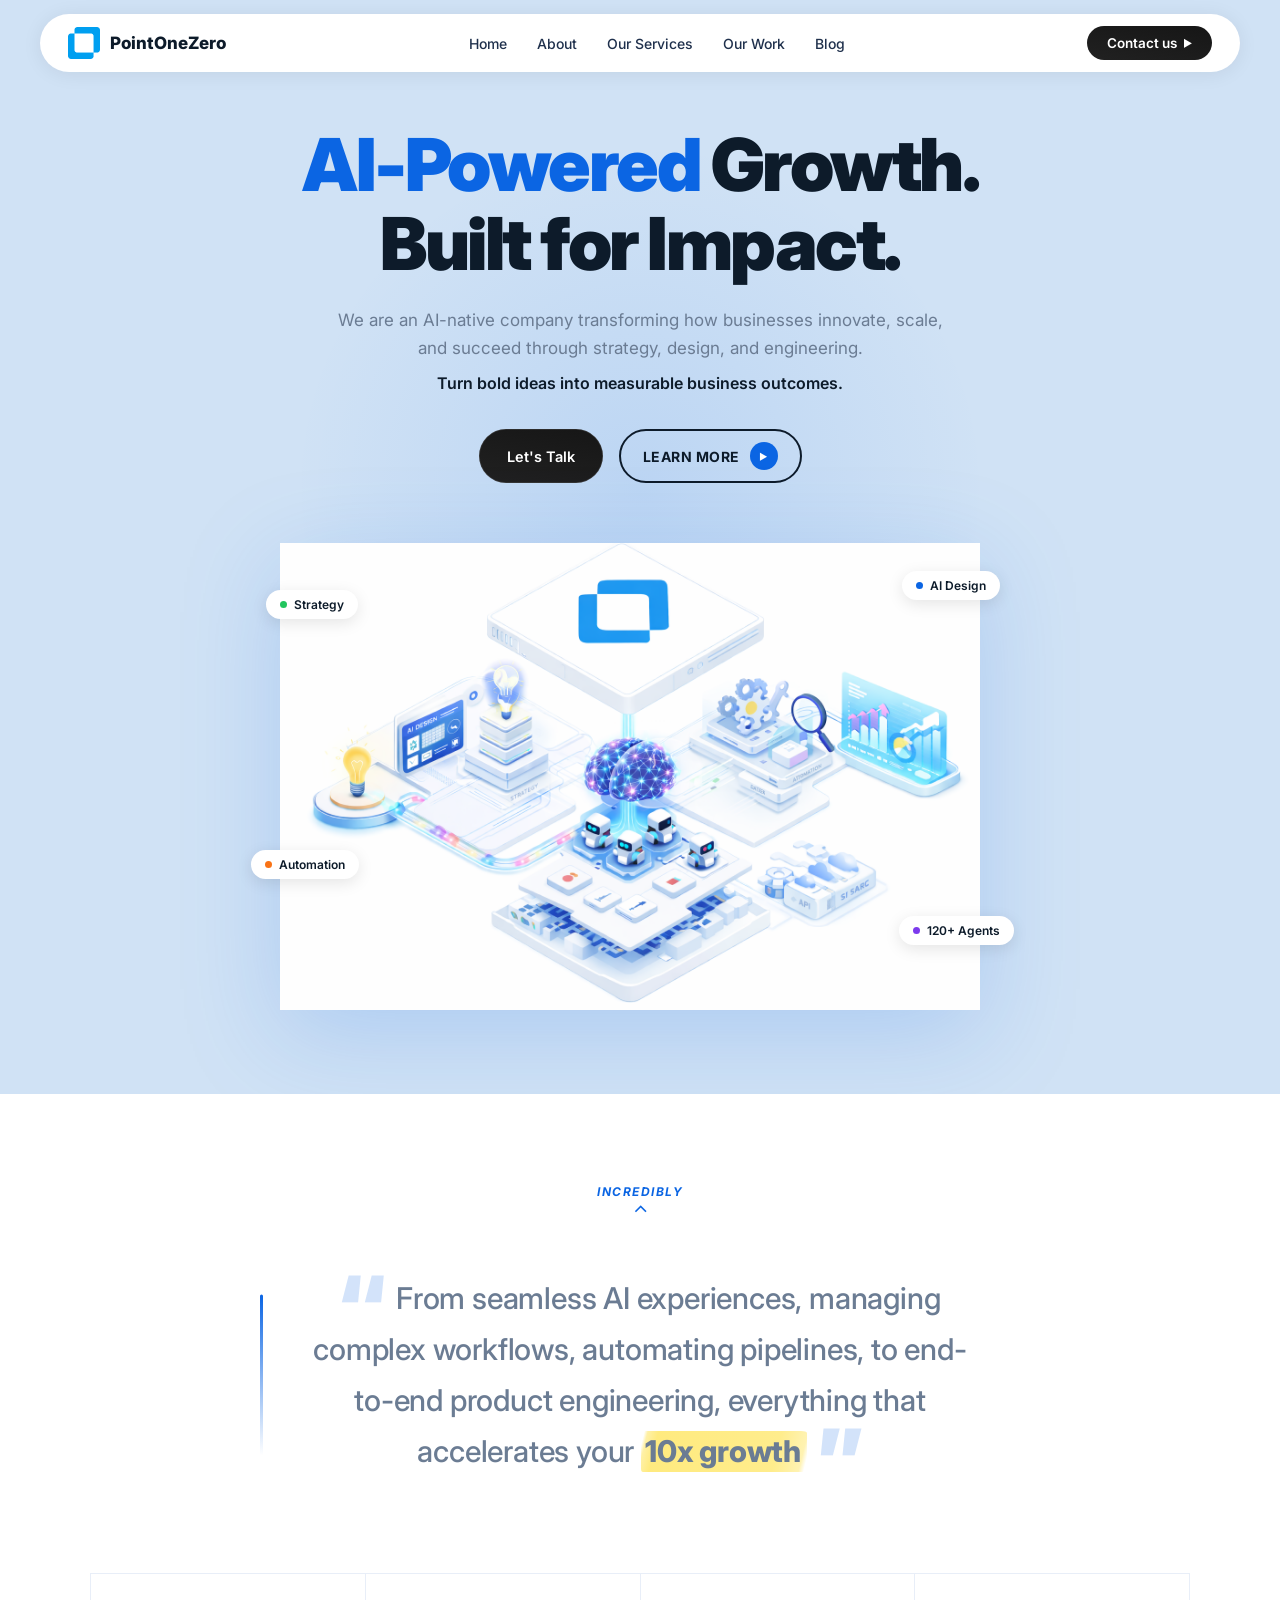
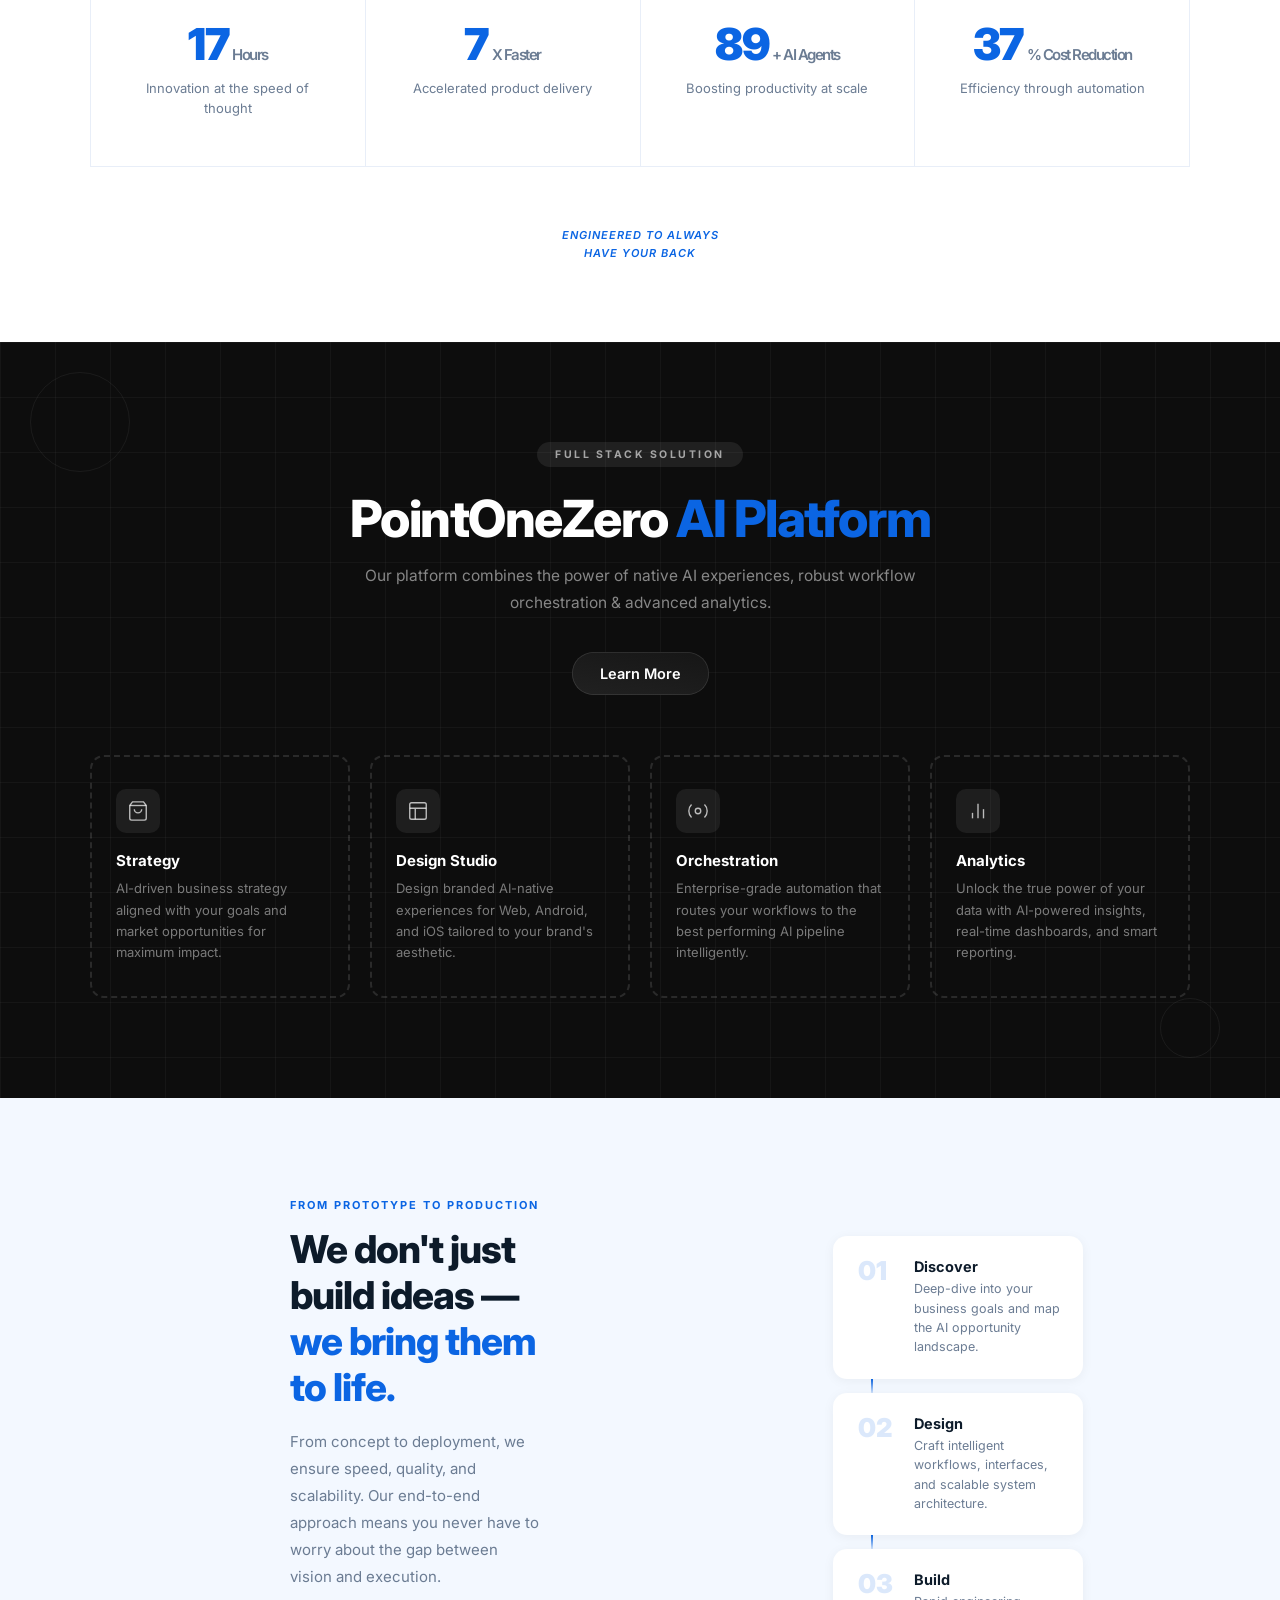
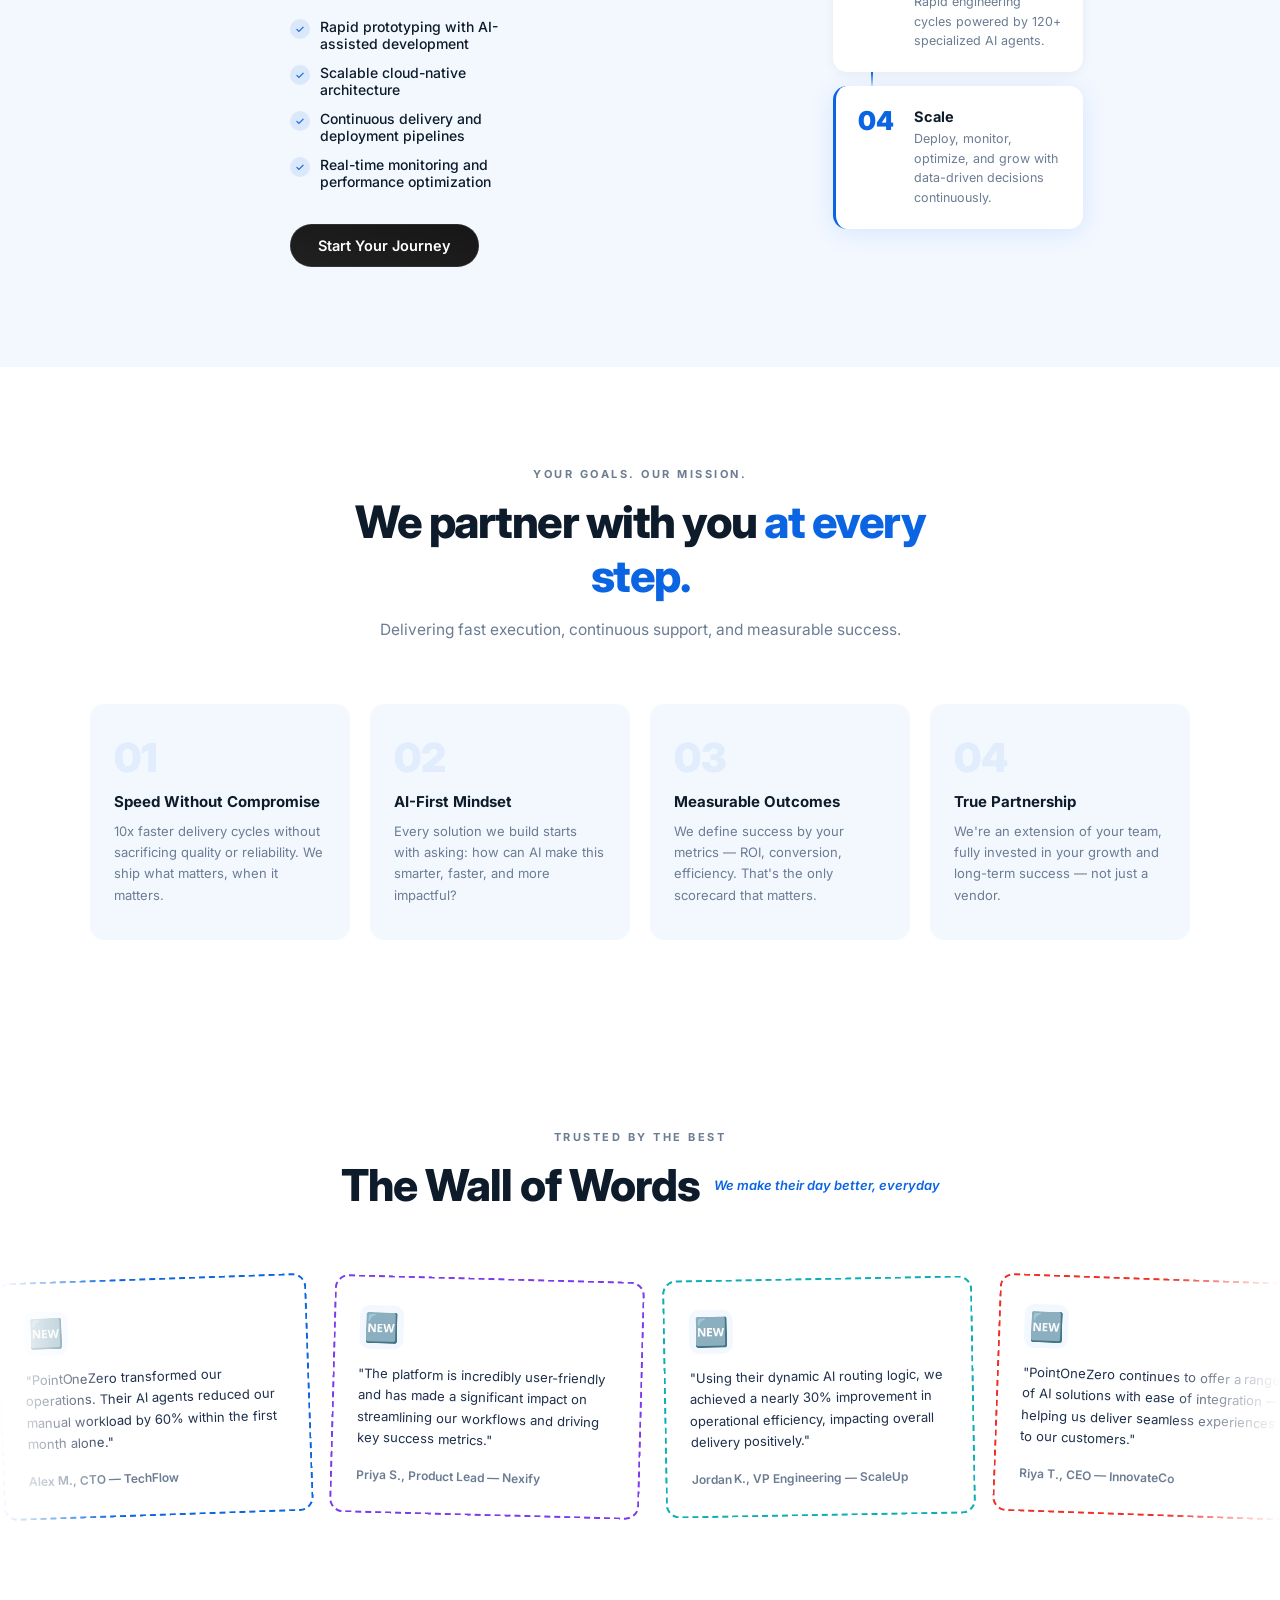
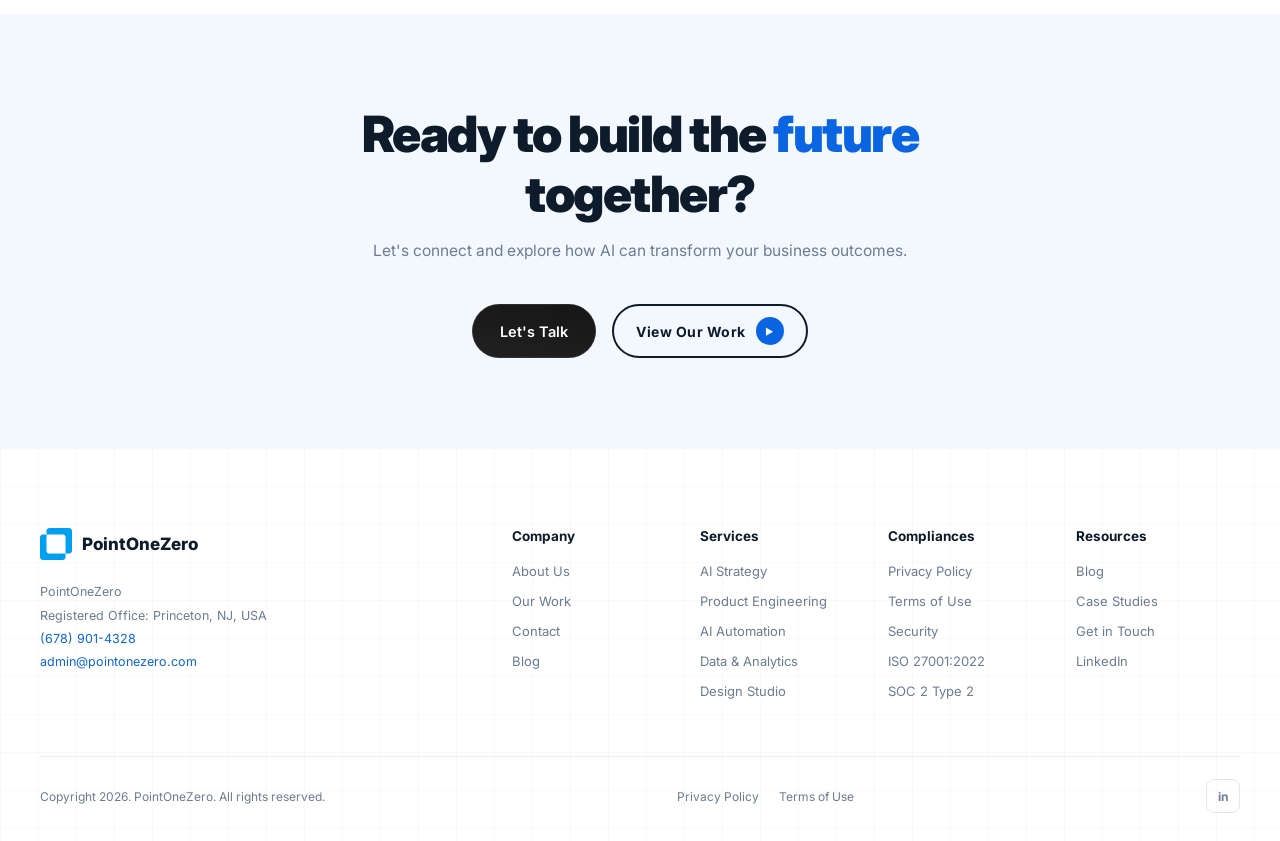
==== index.html @ 59e639ab "Initial commit - Add website files" ====
<!DOCTYPE html>
<html lang="en">
<head>
  <meta charset="UTF-8" />
  <meta name="viewport" content="width=device-width, initial-scale=1.0" />
  <title>PointOneZero — AI-Powered Growth. Built for Impact.</title>
  <link rel="preconnect" href="https://fonts.googleapis.com" />
  <link rel="preconnect" href="https://fonts.gstatic.com" crossorigin />
  <link href="https://fonts.googleapis.com/css2?family=Inter:ital,wght@0,300;0,400;0,500;0,600;0,700;0,800;0,900;1,400;1,600&display=swap" rel="stylesheet" />
  <link rel="stylesheet" href="style.css" />
</head>
<body>

  <!-- ═══════════════════════════════
       NAVBAR
  ═══════════════════════════════ -->
  <header class="site-header">
    <nav class="navbar">
      <a href="index.html" class="logo">
        <img src="POZ Logo.png" alt="PointOneZero Logo" class="logo-img" />
        <span>PointOneZero</span>
      </a>

      <ul class="nav-links">
        <li><a href="index.html" class="nav-active">Home</a></li>
        <li><a href="about.html">About</a></li>
        <li><a href="services.html">Our Services</a></li>
        <li><a href="work.html">Our Work</a></li>
        <li><a href="blog.html">Blog</a></li>
      </ul>

      <a href="contact.html" class="nav-cta">Contact us <span class="cta-arrow">&#9658;</span></a>

      <button class="nav-hamburger" id="navHamburger" aria-label="Menu">
        <span></span><span></span><span></span>
      </button>
    </nav>
  </header>

  <!-- Mobile Menu -->
  <div class="mobile-nav" id="mobileNav">
    <button class="mobile-nav-close" id="mobileNavClose">&#10005;</button>
    <ul>
      <li><a href="index.html">Home</a></li>
      <li><a href="about.html">About</a></li>
      <li><a href="services.html">Our Services</a></li>
      <li><a href="work.html">Our Work</a></li>
      <li><a href="blog.html">Blog</a></li>
      <li><a href="contact.html">Contact us</a></li>
    </ul>
  </div>

  <!-- ═══════════════════════════════
       HERO — BLUE BG
  ═══════════════════════════════ -->
  <section class="hero-section">

    <!-- Hero text -->
    <div class="hero-text">
      <h1 class="hero-h1">
        <em class="hero-blue">AI-Powered</em> Growth.<br />Built for Impact.
      </h1>
      <p class="hero-sub">
        We are an AI-native company transforming how businesses innovate, scale,<br class="desk-br" />
        and succeed through strategy, design, and engineering.
      </p>
      <p class="hero-tagline">Turn bold ideas into measurable business outcomes.</p>
      <div class="hero-btns">
        <a href="contact.html" class="btn-dark">Let's Talk</a>
        <a href="about.html" class="btn-outline-dark">
          LEARN MORE
          <span class="btn-play">&#9654;</span>
        </a>
      </div>
    </div>

    <!-- Hero image -->
    <div class="hero-img-wrap">
      <div class="hero-glow"></div>
      <img src="ai-workflow.png" alt="AI-Powered Workflow Platform" class="hero-img" id="heroImg" />

      <!-- Animated floating chips -->
      <div class="chip chip-1"><span class="chip-dot green"></span> Strategy</div>
      <div class="chip chip-2"><span class="chip-dot blue"></span> AI Design</div>
      <div class="chip chip-3"><span class="chip-dot orange"></span> Automation</div>
      <div class="chip chip-4"><span class="chip-dot purple"></span> 120+ Agents</div>
    </div>

  </section>

  <!-- ═══════════════════════════════
       METRICS — WHITE BG
  ═══════════════════════════════ -->
  <section class="metrics-section">
    <div class="metrics-intro">
      <p class="metrics-label"><em>INCREDIBLY</em></p>
      <p class="metrics-arrow">&#8963;</p>
      <blockquote class="metrics-quote">
        <span class="mq-open">&#8220;</span>
        From seamless AI experiences, managing complex workflows,
        automating pipelines, to end-to-end product engineering,
        everything that accelerates your
        <span class="mq-highlight">10x growth</span>
        <span class="mq-close">&#8221;</span>
      </blockquote>
    </div>

    <div class="metrics-grid">
      <div class="metric-item" data-val="24" data-suffix="hrs">
        <div class="metric-num"><span class="mcount">24</span> <span class="metric-tag">Hours</span></div>
        <p>Innovation at the speed of thought</p>
      </div>
      <div class="metric-item" data-val="10" data-suffix="X">
        <div class="metric-num"><span class="mcount">10</span><span class="metric-tag">X Faster</span></div>
        <p>Accelerated product delivery</p>
      </div>
      <div class="metric-item" data-val="120" data-suffix="+">
        <div class="metric-num"><span class="mcount">120</span><span class="metric-tag">+ AI Agents</span></div>
        <p>Boosting productivity at scale</p>
      </div>
      <div class="metric-item" data-val="50" data-suffix="%">
        <div class="metric-num"><span class="mcount">50</span><span class="metric-tag">% Cost Reduction</span></div>
        <p>Efficiency through automation</p>
      </div>
    </div>
    <p class="metrics-footer-note"><em>ENGINEERED TO ALWAYS<br />HAVE YOUR BACK</em></p>
  </section>

  <!-- ═══════════════════════════════
       FULL STACK — DARK BG WITH GRID
  ═══════════════════════════════ -->
  <section class="dark-feature-section" id="services">
    <!-- Decorative shapes -->
    <div class="deco-circle-tl"></div>
    <div class="deco-circle-br"></div>

    <div class="dark-inner">
      <div class="dark-header">
        <span class="dark-pill">FULL STACK SOLUTION</span>
        <h2 class="dark-h2">PointOneZero <span class="blue-text">AI Platform</span></h2>
        <p class="dark-sub">
          Our platform combines the power of native AI experiences, robust workflow<br />
          orchestration &amp; advanced analytics.
        </p>
        <a href="contact.html" class="btn-dark">Learn More</a>
      </div>

      <div class="feature-grid">
        <div class="feat-card">
          <div class="feat-icon">
            <svg width="22" height="22" viewBox="0 0 24 24" fill="none" stroke="currentColor" stroke-width="1.5"><path d="M6 2L3 6v14a2 2 0 002 2h14a2 2 0 002-2V6l-3-4z"/><line x1="3" y1="6" x2="21" y2="6"/><path d="M16 10a4 4 0 01-8 0"/></svg>
          </div>
          <h3>Strategy</h3>
          <p>AI-driven business strategy aligned with your goals and market opportunities for maximum impact.</p>
        </div>
        <div class="feat-card">
          <div class="feat-icon">
            <svg width="22" height="22" viewBox="0 0 24 24" fill="none" stroke="currentColor" stroke-width="1.5"><rect x="3" y="3" width="18" height="18" rx="2"/><path d="M3 9h18M9 21V9"/></svg>
          </div>
          <h3>Design Studio</h3>
          <p>Design branded AI-native experiences for Web, Android, and iOS tailored to your brand's aesthetic.</p>
        </div>
        <div class="feat-card">
          <div class="feat-icon">
            <svg width="22" height="22" viewBox="0 0 24 24" fill="none" stroke="currentColor" stroke-width="1.5"><circle cx="12" cy="12" r="3"/><path d="M19.07 4.93a10 10 0 010 14.14M4.93 4.93a10 10 0 000 14.14"/></svg>
          </div>
          <h3>Orchestration</h3>
          <p>Enterprise-grade automation that routes your workflows to the best performing AI pipeline intelligently.</p>
        </div>
        <div class="feat-card">
          <div class="feat-icon">
            <svg width="22" height="22" viewBox="0 0 24 24" fill="none" stroke="currentColor" stroke-width="1.5"><line x1="18" y1="20" x2="18" y2="10"/><line x1="12" y1="20" x2="12" y2="4"/><line x1="6" y1="20" x2="6" y2="14"/></svg>
          </div>
          <h3>Analytics</h3>
          <p>Unlock the true power of your data with AI-powered insights, real-time dashboards, and smart reporting.</p>
        </div>
      </div>
    </div>
  </section>

  <!-- ═══════════════════════════════
       VALUE PROP — LIGHT BG
  ═══════════════════════════════ -->
  <section class="value-section" id="about">
    <div class="value-content">
      <div class="value-label">FROM PROTOTYPE TO PRODUCTION</div>
      <h2 class="value-h2">
        We don't just build ideas —<br />
        <span class="blue-text">we bring them to life.</span>
      </h2>
      <p class="value-body">
        From concept to deployment, we ensure speed, quality, and scalability. Our
        end-to-end approach means you never have to worry about the gap between
        vision and execution.
      </p>

      <ul class="value-checklist">
        <li><span class="tick">&#10003;</span> Rapid prototyping with AI-assisted development</li>
        <li><span class="tick">&#10003;</span> Scalable cloud-native architecture</li>
        <li><span class="tick">&#10003;</span> Continuous delivery and deployment pipelines</li>
        <li><span class="tick">&#10003;</span> Real-time monitoring and performance optimization</li>
      </ul>
      <a href="contact.html" class="btn-dark">Start Your Journey</a>
    </div>

    <div class="value-steps">
      <div class="vstep vstep-active">
        <span class="vstep-num">01</span>
        <div>
          <h4>Discover</h4>
          <p>Deep-dive into your business goals and map the AI opportunity landscape.</p>
        </div>
      </div>
      <div class="vstep-line"></div>
      <div class="vstep">
        <span class="vstep-num">02</span>
        <div>
          <h4>Design</h4>
          <p>Craft intelligent workflows, interfaces, and scalable system architecture.</p>
        </div>
      </div>
      <div class="vstep-line"></div>
      <div class="vstep">
        <span class="vstep-num">03</span>
        <div>
          <h4>Build</h4>
          <p>Rapid engineering cycles powered by 120+ specialized AI agents.</p>
        </div>
      </div>
      <div class="vstep-line"></div>
      <div class="vstep">
        <span class="vstep-num">04</span>
        <div>
          <h4>Scale</h4>
          <p>Deploy, monitor, optimize, and grow with data-driven decisions continuously.</p>
        </div>
      </div>
    </div>
  </section>

  <!-- ═══════════════════════════════
       PHILOSOPHY — LIGHT BG
  ═══════════════════════════════ -->
  <section class="philosophy-section">
    <div class="philosophy-head">
      <span class="section-eyebrow">YOUR GOALS. OUR MISSION.</span>
      <h2>We partner with you <span class="blue-text">at every step.</span></h2>
      <p>Delivering fast execution, continuous support, and measurable success.</p>
    </div>
    <div class="philosophy-grid">
      <div class="phil-card">
        <div class="phil-num">01</div>
        <h3>Speed Without Compromise</h3>
        <p>10x faster delivery cycles without sacrificing quality or reliability. We ship what matters, when it matters.</p>
      </div>
      <div class="phil-card">
        <div class="phil-num">02</div>
        <h3>AI-First Mindset</h3>
        <p>Every solution we build starts with asking: how can AI make this smarter, faster, and more impactful?</p>
      </div>
      <div class="phil-card">
        <div class="phil-num">03</div>
        <h3>Measurable Outcomes</h3>
        <p>We define success by your metrics — ROI, conversion, efficiency. That's the only scorecard that matters.</p>
      </div>
      <div class="phil-card">
        <div class="phil-num">04</div>
        <h3>True Partnership</h3>
        <p>We're an extension of your team, fully invested in your growth and long-term success — not just a vendor.</p>
      </div>
    </div>
  </section>

  <!-- ═══════════════════════════════
       WALL OF WORDS — WHITE BG
  ═══════════════════════════════ -->
  <section class="wow-section">
    <div class="wow-head">
      <span class="section-eyebrow">TRUSTED BY THE BEST</span>
      <h2>The Wall of Words <span class="wow-script">We make their day better, everyday</span></h2>
    </div>

    <div class="wow-track-outer">
      <div class="wow-track" id="wowTrack">
        <div class="wow-card" style="--rot: -2deg; --border-col: #0b65e3;">
          <div class="wow-logo">&#127381;</div>
          <p>"PointOneZero transformed our operations. Their AI agents reduced our manual workload by 60% within the first month alone."</p>
          <span class="wow-author">Alex M., CTO — TechFlow</span>
        </div>
        <div class="wow-card" style="--rot: 1.5deg; --border-col: #7c3aed;">
          <div class="wow-logo">&#127381;</div>
          <p>"The platform is incredibly user-friendly and has made a significant impact on streamlining our workflows and driving key success metrics."</p>
          <span class="wow-author">Priya S., Product Lead — Nexify</span>
        </div>
        <div class="wow-card" style="--rot: -1deg; --border-col: #0aaeb3;">
          <div class="wow-logo">&#127381;</div>
          <p>"Using their dynamic AI routing logic, we achieved a nearly 30% improvement in operational efficiency, impacting overall delivery positively."</p>
          <span class="wow-author">Jordan K., VP Engineering — ScaleUp</span>
        </div>
        <div class="wow-card" style="--rot: 2deg; --border-col: #ef2f27;">
          <div class="wow-logo">&#127381;</div>
          <p>"PointOneZero continues to offer a range of AI solutions with ease of integration — helping us deliver seamless experiences to our customers."</p>
          <span class="wow-author">Riya T., CEO — InnovateCo</span>
        </div>
        <div class="wow-card" style="--rot: -1.5deg; --border-col: #fbb829;">
          <div class="wow-logo">&#127381;</div>
          <p>"We admire PointOneZero for their great UI and consistent experience across Web, Android, and iOS platforms. Truly best in class."</p>
          <span class="wow-author">Marcus L., Design Director — Orbit</span>
        </div>
        <div class="wow-card" style="--rot: 1deg; --border-col: #0b65e3;">
          <div class="wow-logo">&#127381;</div>
          <p>"Their teams have always worked together to achieve a better product experience for our customers. The conversion rates speak for themselves."</p>
          <span class="wow-author">Sneha R., Head of Growth — PulseCart</span>
        </div>
        <!-- Duplicate for infinite loop -->
        <div class="wow-card" style="--rot: -2deg; --border-col: #0b65e3;">
          <div class="wow-logo">&#127381;</div>
          <p>"PointOneZero transformed our operations. Their AI agents reduced our manual workload by 60% within the first month alone."</p>
          <span class="wow-author">Alex M., CTO — TechFlow</span>
        </div>
        <div class="wow-card" style="--rot: 1.5deg; --border-col: #7c3aed;">
          <div class="wow-logo">&#127381;</div>
          <p>"The platform is incredibly user-friendly and has made a significant impact on streamlining our workflows and driving key success metrics."</p>
          <span class="wow-author">Priya S., Product Lead — Nexify</span>
        </div>
        <div class="wow-card" style="--rot: -1deg; --border-col: #0aaeb3;">
          <div class="wow-logo">&#127381;</div>
          <p>"Using their dynamic AI routing logic, we achieved a nearly 30% improvement in operational efficiency, impacting overall delivery positively."</p>
          <span class="wow-author">Jordan K., VP Engineering — ScaleUp</span>
        </div>
      </div>
    </div>
  </section>

  <!-- ═══════════════════════════════
       CTA BAND
  ═══════════════════════════════ -->
  <section class="cta-band" id="contact">
    <div class="cta-band-inner">
      <h2>Ready to build the <span class="blue-text">future</span> together?</h2>
      <p>Let's connect and explore how AI can transform your business outcomes.</p>
      <div class="cta-band-btns">
        <a href="contact.html" class="btn-dark">Let's Talk</a>
        <a href="work.html" class="btn-outline-dark">View Our Work <span class="btn-play">&#9654;</span></a>
      </div>
    </div>
  </section>

  <!-- ═══════════════════════════════
       FOOTER
  ═══════════════════════════════ -->
  <footer class="site-footer">
    <div class="footer-top">
      <div class="footer-brand">
        <a href="index.html" class="logo footer-logo">
          <img src="POZ Logo.png" alt="PointOneZero Logo" class="logo-img" />
          <span>PointOneZero</span>
        </a>
        <address class="footer-addr">
          PointOneZero<br />
          Registered Office: Princeton, NJ, USA<br />
          <a href="tel:+16789014328">(678) 901-4328</a><br />
          <a href="mailto:admin@pointonezero.com">admin@pointonezero.com</a>
        </address>
      </div>

      <div class="footer-cols">
        <div class="fcol">
          <h4>Company</h4>
          <ul>
            <li><a href="about.html">About Us</a></li>
            <li><a href="work.html">Our Work</a></li>
            <li><a href="contact.html">Contact</a></li>
            <li><a href="blog.html">Blog</a></li>
          </ul>
        </div>
        <div class="fcol">
          <h4>Services</h4>
          <ul>
            <li><a href="services.html">AI Strategy</a></li>
            <li><a href="services.html">Product Engineering</a></li>
            <li><a href="services.html">AI Automation</a></li>
            <li><a href="services.html">Data &amp; Analytics</a></li>
            <li><a href="services.html">Design Studio</a></li>
          </ul>
        </div>
        <div class="fcol">
          <h4>Compliances</h4>
          <ul>
            <li><a href="#">Privacy Policy</a></li>
            <li><a href="#">Terms of Use</a></li>
            <li><a href="#">Security</a></li>
            <li><a href="#">ISO 27001:2022</a></li>
            <li><a href="#">SOC 2 Type 2</a></li>
          </ul>
        </div>
        <div class="fcol">
          <h4>Resources</h4>
          <ul>
            <li><a href="blog.html">Blog</a></li>
            <li><a href="work.html">Case Studies</a></li>
            <li><a href="contact.html">Get in Touch</a></li>
            <li><a href="https://www.linkedin.com/company/point-one-zero/posts/?feedView=all" target="_blank" rel="noopener">LinkedIn</a></li>
          </ul>
        </div>
      </div>
    </div>

    <div class="footer-bottom">
      <p>Copyright 2026. PointOneZero. All rights reserved.</p>
      <div class="footer-legal">
        <a href="#">Privacy Policy</a>
        <a href="#">Terms of Use</a>
      </div>
      <div class="footer-socials">
        <a href="https://www.linkedin.com/company/point-one-zero/posts/?feedView=all" target="_blank" rel="noopener" aria-label="LinkedIn" class="social-link">in</a>
      </div>
    </div>
  </footer>

  <script src="main.js"></script>
</body>
</html>
---- style.css ----
/* ══════════════════════════════════════════
   RESET
══════════════════════════════════════════ */
*, *::before, *::after { margin: 0; padding: 0; box-sizing: border-box; }
html { scroll-behavior: smooth; }
ul { list-style: none; }
a { text-decoration: none; color: inherit; }
img { max-width: 100%; display: block; }
address { font-style: normal; }

/* ══════════════════════════════════════════
   TOKENS  (exact Juspay values)
══════════════════════════════════════════ */
:root {
  /* colours */
  --hero-bg    : #d0e2f5;   /* periwinkle-blue hero */
  --white-bg   : #ffffff;
  --light-bg   : #f3f8ff;   /* juspay light section */
  --dark-bg    : #0d0d0d;
  --blue       : #0b65e3;
  --blue-dark  : #044eb5;
  --blue-light : #2b8eff;
  --text-dark  : #0d1b2a;
  --text-mid   : #1f304c;
  --text-muted : #6b7c93;
  --white      : #ffffff;
  /* gradients */
  --btn-grad        : linear-gradient(191deg, #161616, #212121);
  --btn-grad-hover  : linear-gradient(180deg, #044eb5, #2b8eff);
  /* misc */
  --radius-pill : 9999px;
  --radius-card : 14px;
  --font        : 'Inter', system-ui, sans-serif;
  --trans       : all .5s ease;
}

body {
  font-family : var(--font);
  color       : var(--text-dark);
  overflow-x  : hidden;
  background  : var(--white-bg);
}

/* ══════════════════════════════════════════
   SHARED HELPERS
══════════════════════════════════════════ */
.blue-text { color: var(--blue); }

.section-eyebrow {
  display      : block;
  font-size    : 11px;
  font-weight  : 700;
  letter-spacing: 2.5px;
  color        : var(--text-muted);
  text-transform: uppercase;
  margin-bottom: 14px;
}

/* ══════════════════════════════════════════
   BUTTONS
══════════════════════════════════════════ */
.btn-dark {
  display       : inline-flex;
  align-items   : center;
  gap           : 8px;
  background    : var(--btn-grad);
  color         : var(--white);
  padding       : 13px 28px;
  border-radius : var(--radius-pill);
  font-size     : 14.5px;
  font-weight   : 600;
  transition    : var(--trans);
  position      : relative;
  overflow      : hidden;
  /* inset border trick from juspay */
  box-shadow    : inset 0 0 0 .8px rgba(255,255,255,0.12);
}
.btn-dark::before {
  content    : '';
  position   : absolute;
  inset      : 0;
  background : var(--btn-grad-hover);
  opacity    : 0;
  transition : opacity .5s ease;
  border-radius: inherit;
}
.btn-dark:hover::before { opacity: 0; }
.btn-dark span, .btn-dark > * { position: relative; z-index: 1; }

.btn-outline-dark {
  display       : inline-flex;
  align-items   : center;
  gap           : 10px;
  background    : transparent;
  color         : var(--text-dark);
  padding       : 11px 22px;
  border-radius : var(--radius-pill);
  font-size     : 14px;
  font-weight   : 700;
  border        : 2px solid var(--text-dark);
  letter-spacing: 0.5px;
  transition    : var(--trans);
}
.btn-outline-dark:hover {
  background : transparent;
  color      : var(--text-dark);
}

.btn-play {
  display         : inline-flex;
  align-items     : center;
  justify-content : center;
  width    : 28px;
  height   : 28px;
  background : var(--blue);
  color    : var(--white);
  border-radius: 50%;
  font-size: 9px;
  flex-shrink: 0;
}

/* ══════════════════════════════════════════
   NAVBAR
══════════════════════════════════════════ */
.site-header {
  position : sticky;
  top      : 0;
  z-index  : 200;
  padding  : 14px 24px;
  /* same hero bg behind navbar */
  background: var(--hero-bg);
}

.navbar {
  background    : var(--white);
  border-radius : var(--radius-pill);
  padding       : 12px 28px;
  max-width     : 1200px;
  margin        : 0 auto;
  display       : flex;
  align-items   : center;
  justify-content: space-between;
  gap           : 20px;
  box-shadow    : 0 2px 20px rgba(0,0,0,.07);
  transition    : box-shadow .3s;
}
.navbar.scrolled { box-shadow: 0 4px 28px rgba(11,101,227,.14); }

/* Logo */
.logo {
  display    : flex;
  align-items: center;
  gap        : 10px;
  font-weight: 800;
  font-size  : 17px;
  color      : var(--text-dark);
  white-space: nowrap;
}
.logo-mark {
  position: relative;
  width: 30px; height: 30px;
  flex-shrink: 0;
}
.lm-outer, .lm-inner {
  position     : absolute;
  border-radius: 6px;
  border       : 2.5px solid var(--blue);
}
.lm-outer { inset: 0; }
.lm-inner {
  width: 15px; height: 15px;
  top: 5px; left: 5px;
  background : var(--blue);
  border-color: var(--blue);
}
.lm-outer.dark { border-color: var(--text-dark); }
.lm-inner.dark { background: var(--text-dark); border-color: var(--text-dark); }

.logo-img {
  width           : 32px;
  height          : 32px;
  object-fit      : contain;
  flex-shrink     : 0;
  mix-blend-mode  : multiply;
}

/* Nav links */
.nav-links {
  display    : flex;
  align-items: center;
  gap        : 30px;
}
.nav-links a {
  font-size  : 14px;
  font-weight: 500;
  color      : var(--text-mid);
  display    : flex;
  align-items: center;
  gap        : 4px;
  transition : color .3s;
}
.nav-links a:hover,
.nav-links a.nav-active { color: var(--blue); }

.nav-cta {
  background    : var(--btn-grad);
  color         : var(--white);
  padding       : 9px 20px;
  border-radius : var(--radius-pill);
  font-size     : 13.5px;
  font-weight   : 600;
  white-space   : nowrap;
  transition    : var(--trans);
  display       : flex;
  align-items   : center;
  gap           : 6px;
  position      : relative;
  overflow      : hidden;
}
.nav-cta::before {
  content: ''; position: absolute; inset: 0;
  background: var(--btn-grad-hover); opacity: 0;
  transition: opacity .5s ease; border-radius: inherit;
}
.nav-cta:hover::before { opacity: 0; }
.nav-cta > * { position: relative; z-index: 1; }
.cta-arrow { font-size: 10px; }

/* Hamburger */
.nav-hamburger {
  display       : none;
  flex-direction: column;
  gap           : 5px;
  background    : none;
  border        : none;
  cursor        : pointer;
}
.nav-hamburger span {
  display      : block;
  width        : 22px; height: 2px;
  background   : var(--text-dark);
  border-radius: 2px;
  transition   : .3s;
}

/* Mobile nav */
.mobile-nav {
  position  : fixed;
  inset     : 0;
  background: var(--white);
  z-index   : 999;
  padding   : 60px 32px 32px;
  transform : translateX(-100%);
  transition: transform .35s ease;
}
.mobile-nav.open { transform: translateX(0); }
.mobile-nav-close {
  position  : absolute;
  top: 18px; right: 24px;
  background: none; border: none;
  font-size : 22px; cursor: pointer;
  color     : var(--text-dark);
}
.mobile-nav ul { display: flex; flex-direction: column; gap: 24px; }
.mobile-nav a { font-size: 22px; font-weight: 700; color: var(--text-dark); }

/* ══════════════════════════════════════════
   HERO SECTION
══════════════════════════════════════════ */
.hero-section {
  background : var(--hero-bg);
  padding    : 40px 24px 80px;
  text-align : center;
  position   : relative;
  overflow   : hidden;
}

/* subtle radial highlight behind image */
.hero-section::before {
  content  : '';
  position : absolute;
  top: 40%; left: 50%;
  transform: translate(-50%, -50%);
  width: 700px; height: 700px;
  background: radial-gradient(circle, rgba(11,101,227,.10) 0%, transparent 70%);
  pointer-events: none;
}

/* Announcement box */
.announcement-box {
  display         : inline-flex;
  flex-wrap       : wrap;
  align-items     : center;
  justify-content : center;
  gap             : 4px;
  background      : var(--white);
  border-radius   : var(--radius-pill);
  padding         : 10px 22px;
  font-size       : 13.5px;
  color           : var(--text-mid);
  box-shadow      : 0 2px 16px rgba(0,0,0,.06);
  margin-bottom   : 40px;
  max-width       : 680px;
}
.announcement-box a {
  color       : var(--blue);
  font-weight : 600;
  transition  : opacity .2s;
}
.announcement-box a:hover { opacity: .75; }

/* Hero headline */
.hero-h1 {
  font-size    : clamp(40px, 5.7vw, 74px);
  font-weight  : 900;
  line-height  : 1.08;
  letter-spacing: -2.5px;
  color        : var(--text-dark);
  margin-bottom: 22px;
}
.hero-blue {
  color       : var(--blue);
  font-style  : normal;
}

.hero-sub {
  font-size    : 17px;
  line-height  : 1.7;
  color        : var(--text-muted);
  margin-bottom: 10px;
  max-width    : 620px;
  margin-left  : auto;
  margin-right : auto;
}
.hero-tagline {
  font-size    : 16px;
  font-weight  : 600;
  color        : var(--text-dark);
  margin-bottom: 36px;
}

.hero-btns {
  display         : flex;
  justify-content : center;
  gap             : 16px;
  flex-wrap       : wrap;
  margin-bottom   : 60px;
}

/* Hero image */
.hero-img-wrap {
  position : relative;
  display  : inline-block;
  max-width: 720px;
  width    : 100%;
}
.hero-glow {
  position : absolute;
  inset    : 0;
  background: radial-gradient(circle at center, rgba(11,101,227,.18) 0%, transparent 65%);
  border-radius: 50%;
  animation: glowPulse 3s ease-in-out infinite;
  pointer-events: none;
}
@keyframes glowPulse {
  0%,100% { transform: scale(1);    opacity: .6; }
  50%     { transform: scale(1.12); opacity: 1;  }
}
.hero-img {
  width    : 100%;
  max-width: 700px;
  position : relative;
  z-index  : 1;
  animation: floatImg 5s ease-in-out infinite;
  filter   : drop-shadow(0 24px 48px rgba(11,101,227,.18));
}
@keyframes floatImg {
  0%,100% { transform: translateY(0)   rotate(0deg); }
  33%     { transform: translateY(-16px) rotate(.4deg); }
  66%     { transform: translateY(-7px)  rotate(-.4deg); }
}

/* Floating chips */
.chip {
  position     : absolute;
  background   : var(--white);
  border-radius: var(--radius-pill);
  padding      : 7px 14px;
  font-size    : 12px;
  font-weight  : 600;
  color        : var(--text-dark);
  display      : flex;
  align-items  : center;
  gap          : 7px;
  box-shadow   : 0 4px 16px rgba(0,0,0,.10);
  white-space  : nowrap;
  z-index      : 3;
}
.chip-dot {
  width: 7px; height: 7px;
  border-radius: 50%;
  flex-shrink: 0;
}
.chip-dot.green  { background: #22c55e; }
.chip-dot.blue   { background: var(--blue); }
.chip-dot.orange { background: #f97316; }
.chip-dot.purple { background: #7c3aed; }

.chip-1 { top: 10%; left: -2%;  animation: chipFloat 4s  ease-in-out infinite; }
.chip-2 { top: 6%;  right: 0%;  animation: chipFloat 4.5s ease-in-out infinite .6s; }
.chip-3 { bottom: 28%; left: -4%; animation: chipFloat 4s  ease-in-out infinite 1.2s; }
.chip-4 { bottom: 14%; right: -2%; animation: chipFloat 5s  ease-in-out infinite 1.8s; }

@keyframes chipFloat {
  0%,100% { transform: translateY(0); }
  50%     { transform: translateY(-10px); }
}

.desk-br { display: inline; }

/* ══════════════════════════════════════════
   METRICS SECTION  — WHITE BG
══════════════════════════════════════════ */
.metrics-section {
  background : var(--white);
  padding    : 90px 24px 80px;
  text-align : center;
}
.metrics-intro {
  max-width    : 820px;
  margin       : 0 auto 64px;
}
.metrics-label {
  font-size    : 12px;
  font-weight  : 700;
  letter-spacing: 1.5px;
  color        : var(--blue);
  text-transform: uppercase;
  margin-bottom: 4px;
}
.metrics-arrow {
  font-size    : 20px;
  color        : var(--blue);
  margin-bottom: 18px;
  line-height  : 1;
}
.metrics-quote {
  position     : relative;
  font-size    : clamp(18px, 2.4vw, 30px);
  font-weight  : 500;
  line-height  : 1.7;
  color        : var(--text-muted);
  letter-spacing: -.2px;
  max-width    : 760px;
  margin       : 0 auto;
  padding      : 32px 48px;
  border-left  : none;
  font-style   : normal;
}

/* decorative left bar */
.metrics-quote::before {
  content      : '';
  position     : absolute;
  left         : 0; top: 50%;
  transform    : translateY(-50%);
  width        : 3px;
  height       : 60%;
  background   : linear-gradient(to bottom, var(--blue), transparent);
  border-radius: 2px;
}

.mq-open,
.mq-close {
  font-size  : 3em;
  line-height: 0;
  vertical-align: -0.35em;
  color      : rgba(11,101,227,.18);
  font-weight: 900;
  font-style : normal;
}
.mq-open { margin-right: 4px; }
.mq-close { margin-left: 4px; }

.mq-highlight {
  font-weight      : 800;
  color            : inherit;
  font-style       : normal;
  white-space      : nowrap;
  /* marker highlight effect */
  background       : linear-gradient(
                       104deg,
                       transparent 2%,
                       rgba(255,214,0,0.35) 4%,
                       rgba(255,214,0,0.50) 10%,
                       rgba(255,214,0,0.45) 80%,
                       rgba(255,214,0,0.30) 95%,
                       transparent 98%
                     );
  border-radius    : 2px 6px 4px 2px / 4px 2px 6px 3px;
  padding          : 2px 6px 3px 4px;
  -webkit-box-decoration-break: clone;
  box-decoration-break: clone;
  /* slight tilt like a real marker stroke */
  display          : inline;
}

.metrics-grid {
  display              : grid;
  grid-template-columns: repeat(4, 1fr);
  gap                  : 0;
  max-width            : 1100px;
  margin               : 0 auto 60px;
  border-top           : 1px solid #e8eef8;
  border-left          : 1px solid #e8eef8;
}
.metric-item {
  padding     : 48px 32px;
  border-right: 1px solid #e8eef8;
  border-bottom: 1px solid #e8eef8;
  text-align  : center;
  transition  : background .3s;
}
.metric-item:hover { background: var(--light-bg); }

.metric-num {
  font-size    : clamp(30px, 3.5vw, 44px);
  font-weight  : 900;
  color        : var(--blue);
  letter-spacing: -1.5px;
  margin-bottom: 12px;
  line-height  : 1;
  display      : flex;
  align-items  : baseline;
  justify-content: center;
  gap          : 4px;
  flex-wrap    : wrap;
}
.metric-tag {
  font-size  : 15px;
  font-weight: 600;
  color      : var(--text-muted);
}
.metric-item p {
  font-size  : 13px;
  color      : var(--text-muted);
  line-height: 1.55;
}
.metrics-footer-note {
  font-size    : 11px;
  color        : var(--blue);
  letter-spacing: 1px;
  font-weight  : 600;
  text-transform: uppercase;
  line-height  : 1.6;
}

/* ══════════════════════════════════════════
   DARK FEATURE SECTION
══════════════════════════════════════════ */
.dark-feature-section {
  background : var(--dark-bg);
  padding    : 100px 24px;
  position   : relative;
  overflow   : hidden;
}

/* dot grid overlay */
.dark-feature-section::after {
  content  : '';
  position : absolute;
  inset    : 0;
  background-image :
    linear-gradient(rgba(255,255,255,.035) 1px, transparent 1px),
    linear-gradient(90deg, rgba(255,255,255,.035) 1px, transparent 1px);
  background-size: 55px 55px;
  pointer-events : none;
}

/* decorative shapes */
.deco-circle-tl {
  position     : absolute;
  top: 30px; left: 30px;
  width: 100px; height: 100px;
  border       : 1px solid rgba(255,255,255,.06);
  border-radius: 50%;
}
.deco-circle-br {
  position     : absolute;
  bottom: 40px; right: 60px;
  width: 60px; height: 60px;
  border       : 1px solid rgba(255,255,255,.06);
  border-radius: 50%;
}

.dark-inner {
  position  : relative;
  z-index   : 1;
  text-align: center;
  max-width : 1100px;
  margin    : 0 auto;
}
.dark-pill {
  display      : inline-block;
  background   : rgba(255,255,255,.08);
  color        : rgba(255,255,255,.6);
  padding      : 6px 18px;
  border-radius: var(--radius-pill);
  font-size    : 10.5px;
  font-weight  : 700;
  letter-spacing: 2.5px;
  text-transform: uppercase;
  margin-bottom: 20px;
}
.dark-h2 {
  font-size    : clamp(28px, 4vw, 52px);
  font-weight  : 800;
  color        : var(--white);
  letter-spacing: -1.5px;
  margin-bottom: 14px;
}
.dark-sub {
  font-size    : 15.5px;
  color        : rgba(255,255,255,.5);
  line-height  : 1.7;
  max-width    : 560px;
  margin       : 0 auto 36px;
}

/* Feature cards (dashed border — Juspay style) */
.feature-grid {
  display              : grid;
  grid-template-columns: repeat(4, 1fr);
  gap                  : 20px;
  margin-top           : 60px;
  text-align           : left;
}
.feat-card {
  border       : 2px dashed rgba(255,255,255,.12);
  border-radius: var(--radius-card);
  padding      : 32px 24px;
  transition   : border-color .4s, background .4s, transform .3s;
}
.feat-card:hover {
  border-color: rgba(11,101,227,.55);
  background  : rgba(11,101,227,.07);
  transform   : translateY(-4px);
}
.feat-icon {
  width        : 44px; height: 44px;
  background   : rgba(255,255,255,.07);
  border-radius: 10px;
  display      : flex;
  align-items  : center;
  justify-content: center;
  color        : rgba(255,255,255,.7);
  margin-bottom: 18px;
}
.feat-card h3 {
  font-size    : 15px;
  font-weight  : 700;
  color        : var(--white);
  margin-bottom: 8px;
}
.feat-card p {
  font-size : 13px;
  color     : rgba(255,255,255,.45);
  line-height: 1.65;
}

/* ══════════════════════════════════════════
   VALUE SECTION — LIGHT BG
══════════════════════════════════════════ */
.value-section {
  background : var(--light-bg);
  padding    : 100px 24px;
}
.value-section > * { max-width: 1200px; margin: 0 auto; }

/* two-column inner layout */
.value-section {
  display               : block; /* keep simple */
}
.value-content,
.value-steps {
  max-width: 1200px;
  margin   : 0 auto;
}

/* inner grid via wrapper */
.value-section::before { display: none; }

/* reuse a flex approach */
.value-section {
  container-type: inline-size;
}

.value-inner-grid {
  display              : grid;
  grid-template-columns: 1fr 1fr;
  gap                  : 80px;
  align-items          : center;
  max-width            : 1200px;
  margin               : 0 auto;
}

/* wrap content & steps inside a grid on the parent */
.value-section .value-content { grid-column: 1; }
.value-section .value-steps   { grid-column: 2; }

/* — Override: place grid inside value-section directly — */
.value-section {
  padding: 100px 24px;
}
.value-section > .value-content,
.value-section > .value-steps {
  /* will be wrapped by JS grid wrapper */
}

.value-label {
  font-size    : 11px;
  font-weight  : 700;
  letter-spacing: 2px;
  color        : var(--blue);
  text-transform: uppercase;
  margin-bottom: 14px;
}
.value-h2 {
  font-size    : clamp(26px, 3vw, 40px);
  font-weight  : 800;
  color        : var(--text-dark);
  letter-spacing: -1px;
  line-height  : 1.2;
  margin-bottom: 18px;
}
.value-body {
  font-size    : 15px;
  color        : var(--text-muted);
  line-height  : 1.8;
  margin-bottom: 28px;
  max-width    : 460px;
}
.value-checklist {
  display      : flex;
  flex-direction: column;
  gap          : 12px;
  margin-bottom: 34px;
}
.value-checklist li {
  display    : flex;
  align-items: flex-start;
  gap        : 10px;
  font-size  : 14px;
  font-weight: 500;
  color      : var(--text-dark);
}
.tick {
  display        : inline-flex;
  align-items    : center;
  justify-content: center;
  width  : 20px; height: 20px;
  background : rgba(11,101,227,.1);
  color        : var(--blue);
  border-radius: 50%;
  font-size    : 11px;
  flex-shrink  : 0;
  margin-top   : 1px;
}

/* Process steps */
.value-steps {
  display      : flex;
  flex-direction: column;
}
.vstep {
  display        : flex;
  align-items    : flex-start;
  gap            : 18px;
  background     : var(--white);
  border-radius  : var(--radius-card);
  padding        : 22px 22px;
  box-shadow     : 0 2px 12px rgba(0,0,0,.05);
  transition     : transform .3s, box-shadow .3s, border-left .3s;
  border-left    : 3px solid transparent;
  cursor         : default;
}
.vstep:hover,
.vstep.vstep-active {
  transform  : translateX(5px);
  box-shadow : 0 4px 24px rgba(11,101,227,.12);
  border-left: 3px solid var(--blue);
}
.vstep-num {
  font-size  : 26px;
  font-weight: 900;
  color      : rgba(11,101,227,.15);
  line-height: 1;
  min-width  : 38px;
  transition : color .3s;
}
.vstep:hover .vstep-num,
.vstep.vstep-active .vstep-num { color: var(--blue); }
.vstep h4 {
  font-size    : 14.5px;
  font-weight  : 700;
  color        : var(--text-dark);
  margin-bottom: 4px;
}
.vstep p { font-size: 12.5px; color: var(--text-muted); line-height: 1.55; }
.vstep-line {
  width     : 2px;
  height    : 14px;
  background: linear-gradient(to bottom, var(--blue), rgba(11,101,227,.15));
  margin-left: 38px;
}

/* ══════════════════════════════════════════
   PHILOSOPHY — very light bg
══════════════════════════════════════════ */
.philosophy-section {
  background : var(--white-bg);
  padding    : 100px 24px;
  text-align : center;
}
.philosophy-head {
  max-width    : 640px;
  margin       : 0 auto 60px;
}
.philosophy-head h2 {
  font-size    : clamp(28px, 3.5vw, 46px);
  font-weight  : 800;
  color        : var(--text-dark);
  letter-spacing: -1.5px;
  margin-bottom: 14px;
}
.philosophy-head p {
  font-size: 15.5px;
  color    : var(--text-muted);
  line-height: 1.7;
}
.philosophy-grid {
  display              : grid;
  grid-template-columns: repeat(4, 1fr);
  gap                  : 20px;
  max-width            : 1100px;
  margin               : 0 auto;
  text-align           : left;
}
.phil-card {
  background   : var(--light-bg);
  border-radius: var(--radius-card);
  padding      : 34px 24px;
  transition   : transform .3s, box-shadow .3s;
}
.phil-card:hover {
  transform  : translateY(-5px);
  box-shadow : 0 10px 32px rgba(11,101,227,.1);
}
.phil-num {
  font-size    : 40px;
  font-weight  : 900;
  color        : rgba(11,101,227,.08);
  line-height  : 1;
  margin-bottom: 14px;
  transition   : color .3s;
}
.phil-card:hover .phil-num { color: rgba(11,101,227,.18); }
.phil-card h3 {
  font-size    : 15px;
  font-weight  : 700;
  color        : var(--text-dark);
  margin-bottom: 10px;
}
.phil-card p { font-size: 13px; color: var(--text-muted); line-height: 1.65; }

/* ══════════════════════════════════════════
   WALL OF WORDS  — WHITE BG
══════════════════════════════════════════ */
.wow-section {
  background : var(--white);
  padding    : 90px 0 80px;
  overflow   : hidden;
}
.wow-head {
  text-align   : center;
  padding      : 0 24px;
  margin-bottom: 48px;
}
.wow-head h2 {
  font-size    : clamp(26px, 3.5vw, 44px);
  font-weight  : 800;
  color        : var(--text-dark);
  letter-spacing: -1px;
  display      : flex;
  align-items  : center;
  justify-content: center;
  gap          : 14px;
  flex-wrap    : wrap;
}
.wow-script {
  font-size  : 13px;
  font-weight: 600;
  color      : var(--blue);
  font-style : italic;
  letter-spacing: 0;
}

/* carousel */
.wow-track-outer {
  width: 100%;
  /* mask edges */
  -webkit-mask-image: linear-gradient(to right, transparent, black 9%, black 91%, transparent);
  mask-image        : linear-gradient(to right, transparent, black 9%, black 91%, transparent);
}
.wow-track {
  display  : flex;
  gap      : 22px;
  width    : max-content;
  animation: wowScroll 35s linear infinite;
  padding  : 18px 0;
}
.wow-track:hover { animation-play-state: paused; }
@keyframes wowScroll {
  0%   { transform: translateX(0); }
  100% { transform: translateX(-55%); }
}

.wow-card {
  width        : 310px;
  flex-shrink  : 0;
  border       : 2px dashed var(--border-col, #ccc);
  border-radius: var(--radius-card);
  padding      : 28px 24px;
  transform    : rotate(var(--rot, 0deg));
  background   : var(--white);
  transition   : transform .35s, box-shadow .35s;
}
.wow-card:hover {
  transform : rotate(0deg) translateY(-4px);
  box-shadow: 0 10px 30px rgba(0,0,0,.08);
}
.wow-logo {
  font-size    : 28px;
  width        : 44px; height: 44px;
  background   : var(--light-bg);
  border-radius: 10px;
  display      : flex;
  align-items  : center;
  justify-content: center;
  margin-bottom: 14px;
}
.wow-card p {
  font-size  : 13px;
  color      : var(--text-mid);
  line-height: 1.65;
  margin-bottom: 14px;
}
.wow-author {
  font-size  : 12px;
  font-weight: 600;
  color      : var(--text-muted);
}

/* ══════════════════════════════════════════
   CTA BAND
══════════════════════════════════════════ */
.cta-band {
  background : var(--light-bg);
  padding    : 90px 24px;
  text-align : center;
}
.cta-band-inner { max-width: 680px; margin: 0 auto; }
.cta-band h2 {
  font-size    : clamp(28px, 4vw, 50px);
  font-weight  : 900;
  color        : var(--text-dark);
  letter-spacing: -1.5px;
  margin-bottom: 14px;
}
.cta-band p {
  font-size    : 15.5px;
  color        : var(--text-muted);
  margin-bottom: 40px;
  line-height  : 1.7;
}
.cta-band-btns {
  display        : flex;
  justify-content: center;
  gap            : 16px;
  flex-wrap      : wrap;
}

/* ══════════════════════════════════════════
   FOOTER  — WHITE + GRID
══════════════════════════════════════════ */
.site-footer {
  background : var(--white);
  padding    : 80px 24px 28px;
  position   : relative;
}
/* subtle grid background */
.site-footer::before {
  content  : '';
  position : absolute;
  inset    : 0;
  background-image:
    linear-gradient(rgba(0,0,0,.025) 1px, transparent 1px),
    linear-gradient(90deg, rgba(0,0,0,.025) 1px, transparent 1px);
  background-size: 38px 38px;
  pointer-events : none;
}
.footer-top {
  position             : relative;
  z-index              : 1;
  display              : grid;
  grid-template-columns: 1.4fr 2.6fr;
  gap                  : 80px;
  max-width            : 1200px;
  margin               : 0 auto 56px;
}
.footer-brand .logo { margin-bottom: 20px; }
.footer-logo span { color: var(--text-dark); }
.footer-addr {
  font-size  : 12.5px;
  color      : var(--text-muted);
  line-height: 1.85;
}
.footer-addr a { color: var(--blue); }

.footer-cols {
  display              : grid;
  grid-template-columns: repeat(4, 1fr);
  gap                  : 24px;
}
.fcol h4 {
  font-size    : 13.5px;
  font-weight  : 700;
  color        : var(--text-dark);
  margin-bottom: 16px;
}
.fcol ul { display: flex; flex-direction: column; gap: 10px; }
.fcol a {
  font-size : 13px;
  color     : var(--text-muted);
  transition: color .2s;
}
.fcol a:hover { color: var(--blue); }

.footer-bottom {
  position       : relative;
  z-index        : 1;
  max-width      : 1200px;
  margin         : 0 auto;
  padding-top    : 22px;
  border-top     : 1px solid rgba(0,0,0,.07);
  display        : flex;
  align-items    : center;
  justify-content: space-between;
  flex-wrap      : wrap;
  gap            : 12px;
}
.footer-bottom p { font-size: 12px; color: var(--text-muted); }
.footer-legal {
  display: flex;
  gap    : 20px;
}
.footer-legal a {
  font-size: 12px;
  color    : var(--text-muted);
  transition: color .2s;
}
.footer-legal a:hover { color: var(--blue); }
.footer-socials { display: flex; gap: 10px; }
.social-link {
  width          : 34px; height: 34px;
  border         : 1px solid rgba(0,0,0,.1);
  border-radius  : 8px;
  display        : flex;
  align-items    : center;
  justify-content: center;
  font-size      : 12px;
  font-weight    : 700;
  color          : var(--text-muted);
  transition     : all .25s;
}
.social-link:hover {
  background  : var(--blue);
  color       : var(--white);
  border-color: var(--blue);
}

/* ══════════════════════════════════════════
   SCROLL REVEAL
══════════════════════════════════════════ */
.reveal {
  opacity  : 0;
  transform: translateY(24px);
  transition: opacity .6s ease, transform .6s ease;
}
.reveal.visible { opacity: 1; transform: translateY(0); }

/* ══════════════════════════════════════════
   RESPONSIVE
══════════════════════════════════════════ */

/* two-column value section layout */
@media (min-width: 900px) {
  .value-section {
    display: block;
  }
  /* hack: wrap with flex in JS, or use grid directly */
  .value-section .value-content,
  .value-section .value-steps {
    display: inline-block;
    vertical-align: top;
    width: calc(50% - 32px);
  }
  .value-section .value-content { margin-right: 64px; }
}

@media (max-width: 1100px) {
  .metrics-grid        { grid-template-columns: repeat(2, 1fr); }
  .feature-grid        { grid-template-columns: repeat(2, 1fr); }
  .philosophy-grid     { grid-template-columns: repeat(2, 1fr); }
  .footer-top          { grid-template-columns: 1fr; gap: 40px; }
  .footer-cols         { grid-template-columns: repeat(2, 1fr); }
  .hero-section        { padding: 36px 16px 60px; }
}

@media (max-width: 900px) {
  .value-section .value-content,
  .value-section .value-steps {
    display: block;
    width  : 100%;
    max-width: 600px;
    margin : 0 auto 40px;
  }
  .value-body { max-width: 100%; }
}

@media (max-width: 768px) {
  .nav-links, .nav-cta { display: none; }
  .nav-hamburger { display: flex; }

  .chip-1, .chip-2, .chip-3, .chip-4 { display: none; }
  .desk-br { display: none; }

  .metrics-grid,
  .feature-grid,
  .philosophy-grid { grid-template-columns: 1fr 1fr; }

  .metrics-section,
  .dark-feature-section,
  .value-section,
  .philosophy-section,
  .cta-band { padding: 60px 20px; }

  .site-footer { padding: 50px 20px 22px; }
  .footer-cols { grid-template-columns: 1fr 1fr; }
}

@media (max-width: 520px) {
  .metrics-grid,
  .feature-grid,
  .philosophy-grid { grid-template-columns: 1fr; }

  .footer-cols { grid-template-columns: 1fr 1fr; }
  .hero-btns { flex-direction: column; align-items: center; }

  .wow-head h2 { flex-direction: column; gap: 4px; }
}

/* ══════════════════════════════════════════
   WORK PREVIEW SECTION
══════════════════════════════════════════ */
.work-preview-section {
  background: #f4f6f9;
  padding   : 88px 40px;
}
.work-preview-inner { max-width: 1100px; margin: 0 auto; }
.work-preview-head  { text-align: center; margin-bottom: 48px; }
.work-preview-head h2 { font-size: clamp(28px, 3.5vw, 46px); font-weight: 900; color: var(--text-dark); letter-spacing: -1.5px; line-height: 1.15; }
.work-preview-head p  { font-size: 16px; color: var(--text-muted); margin-top: 12px; max-width: 540px; margin-left: auto; margin-right: auto; }
.work-preview-grid {
  display: grid;
  grid-template-columns: repeat(3,1fr);
  gap: 22px;
}
.wp-card {
  border-radius: 18px;
  padding      : 28px;
  border       : 1px solid rgba(0,0,0,.06);
  display      : flex;
  flex-direction: column;
  gap          : 12px;
  transition   : transform .3s, box-shadow .3s;
}
.wp-card:hover { transform: translateY(-4px); box-shadow: 0 12px 36px rgba(0,0,0,.1); }
.wp-card-icon {
  width: 52px; height: 52px;
  border-radius: 14px;
  background: rgba(255,255,255,.6);
  display: flex; align-items: center; justify-content: center;
  backdrop-filter: blur(4px);
}
.wp-card h4 { font-size: 16px; font-weight: 800; color: var(--text-dark); line-height: 1.3; }
.wp-tag { font-size: 11px; font-weight: 700; color: var(--text-muted); text-transform: uppercase; letter-spacing: .6px; margin: 0; }
.wp-card p:last-of-type { font-size: 13.5px; color: var(--text-mid); line-height: 1.6; }

/* ══════════════════════════════════════════
   BLOG PREVIEW SECTION
══════════════════════════════════════════ */
.blog-section { background: var(--white-bg); padding: 88px 40px; }
.blog-inner   { max-width: 1100px; margin: 0 auto; }
.blog-head    { text-align: center; margin-bottom: 48px; }
.blog-head h2 { font-size: clamp(26px, 3vw, 42px); font-weight: 900; color: var(--text-dark); letter-spacing: -1px; }
.blog-head p  { font-size: 15px; color: var(--text-muted); margin-top: 10px; }
.blog-grid {
  display: grid;
  grid-template-columns: repeat(3,1fr);
  gap: 22px;
}
.blog-card {
  border-radius: 16px;
  border: 1px solid rgba(0,0,0,.06);
  overflow: hidden;
  transition: transform .3s, box-shadow .3s;
}
.blog-card:hover { transform: translateY(-4px); box-shadow: 0 10px 32px rgba(0,0,0,.08); }
.blog-card-img  { height: 140px; }
.blog-card-body { padding: 20px; display: flex; flex-direction: column; gap: 8px; }
.blog-tag {
  font-size: 11px; font-weight: 700; text-transform: uppercase; letter-spacing: .6px;
  color: var(--blue); background: rgba(11,101,227,.07); padding: 3px 9px;
  border-radius: var(--radius-pill); width: fit-content;
}
.blog-card-body h4 { font-size: 15px; font-weight: 800; color: var(--text-dark); line-height: 1.35; }
.blog-card-body p  { font-size: 13px; color: var(--text-muted); line-height: 1.6; }
.blog-link { font-size: 13px; font-weight: 700; color: var(--blue); margin-top: 4px; }
.blog-link:hover { text-decoration: underline; }

@media (max-width: 900px) {
  .work-preview-grid, .blog-grid { grid-template-columns: repeat(2,1fr); }
}
@media (max-width: 560px) {
  .work-preview-section, .blog-section { padding: 56px 20px; }
  .work-preview-grid, .blog-grid { grid-template-columns: 1fr; }
}
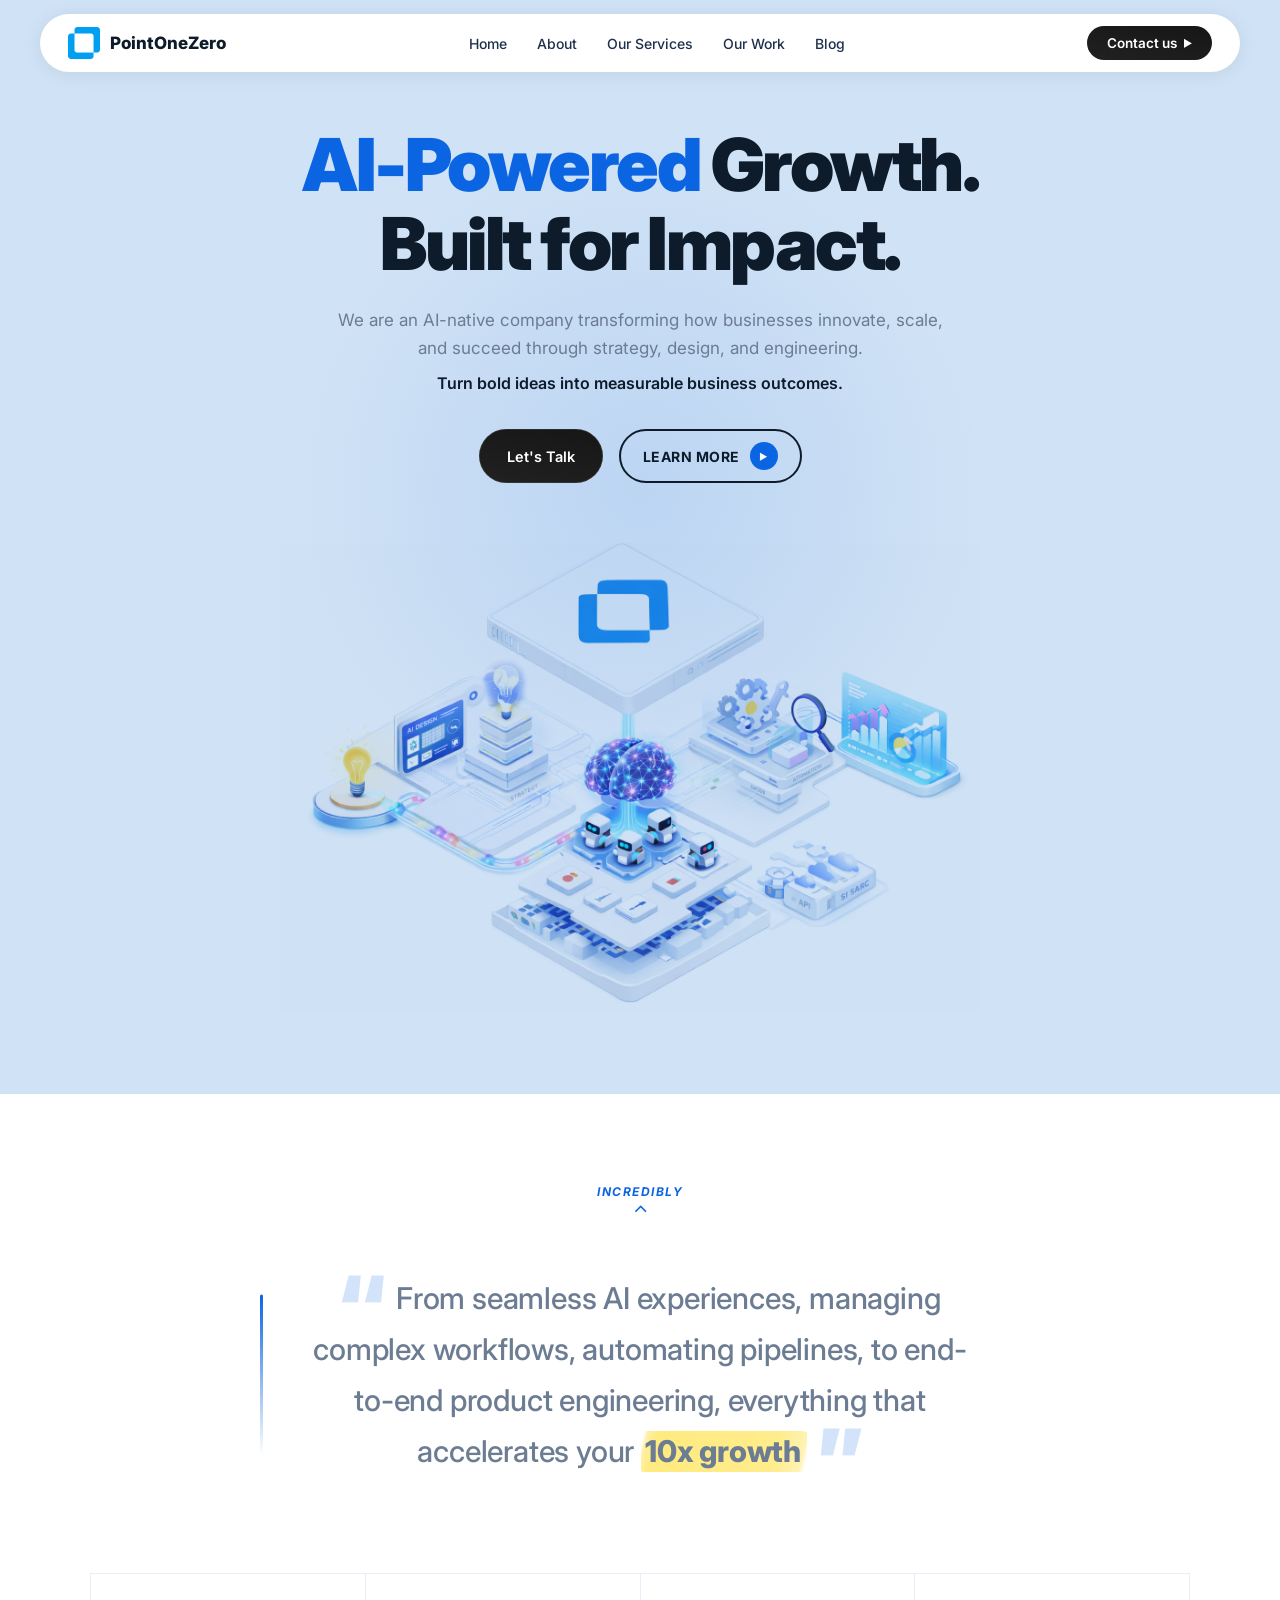
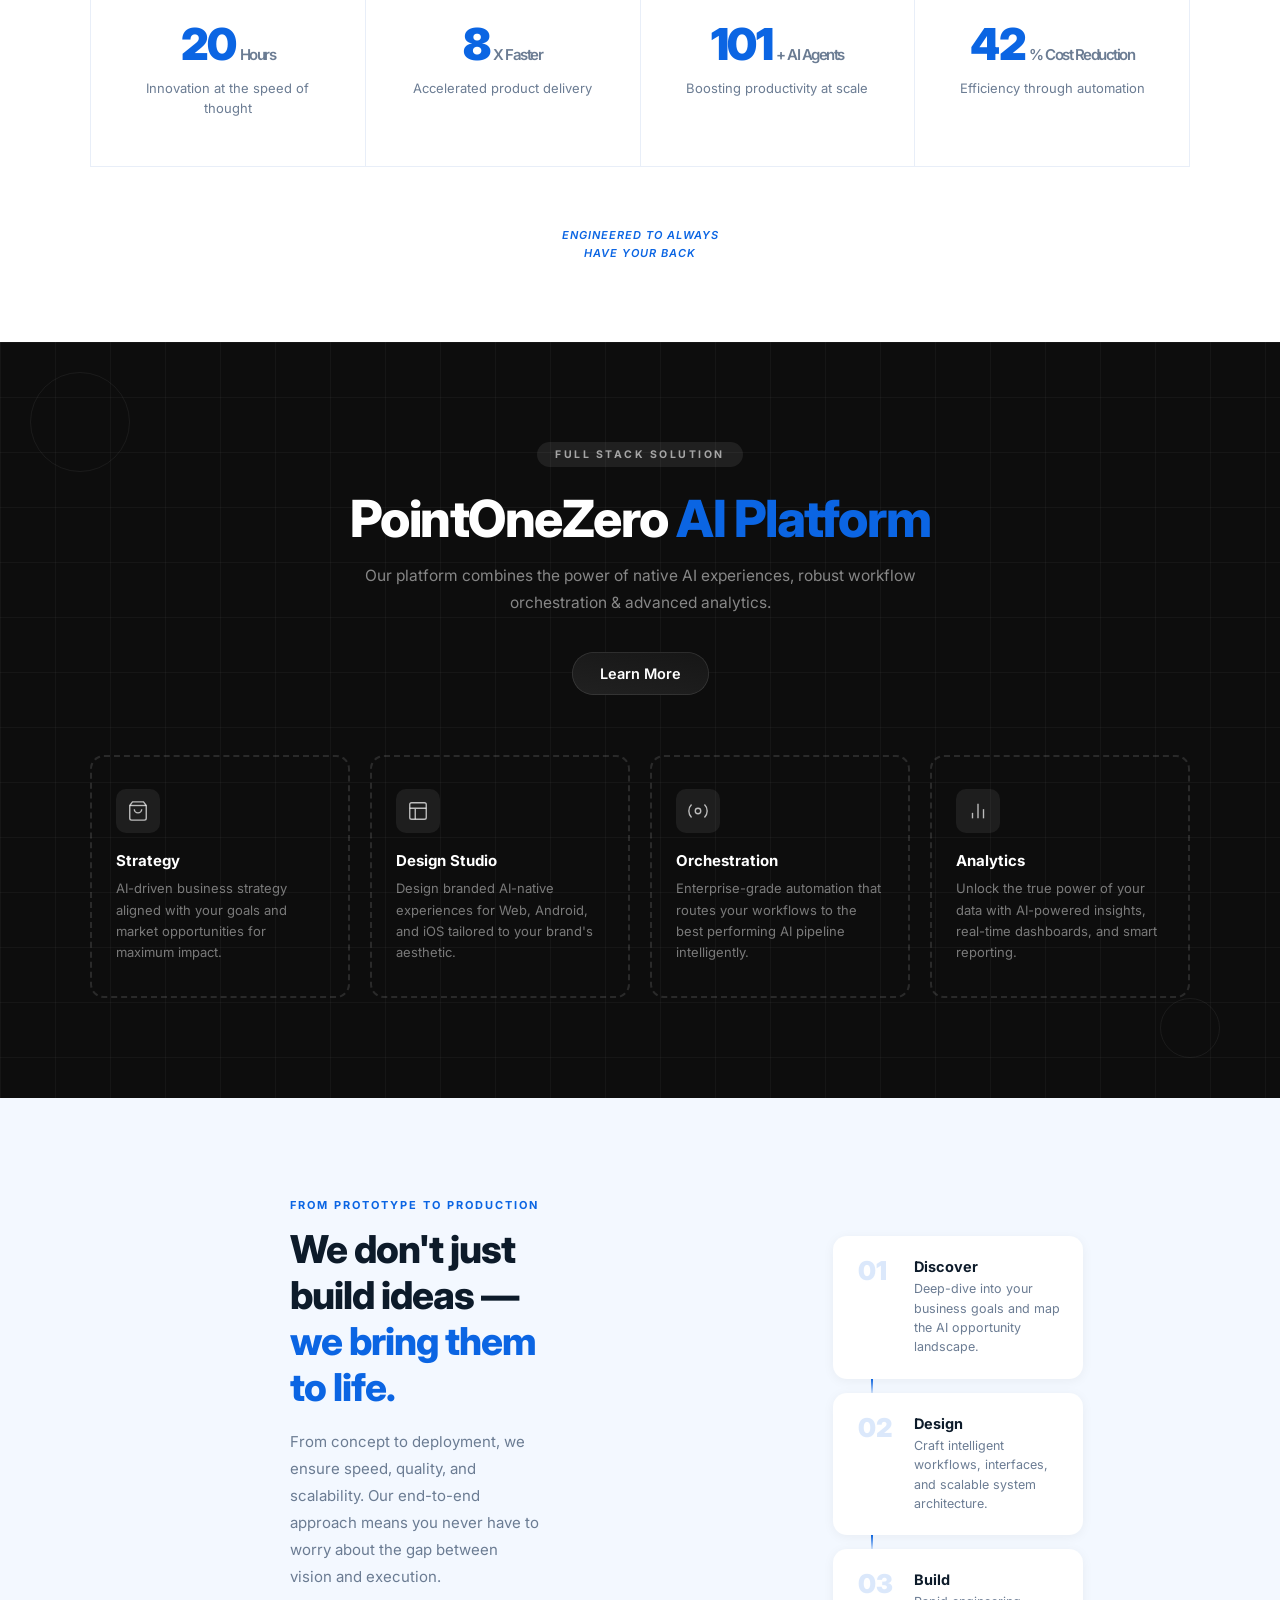
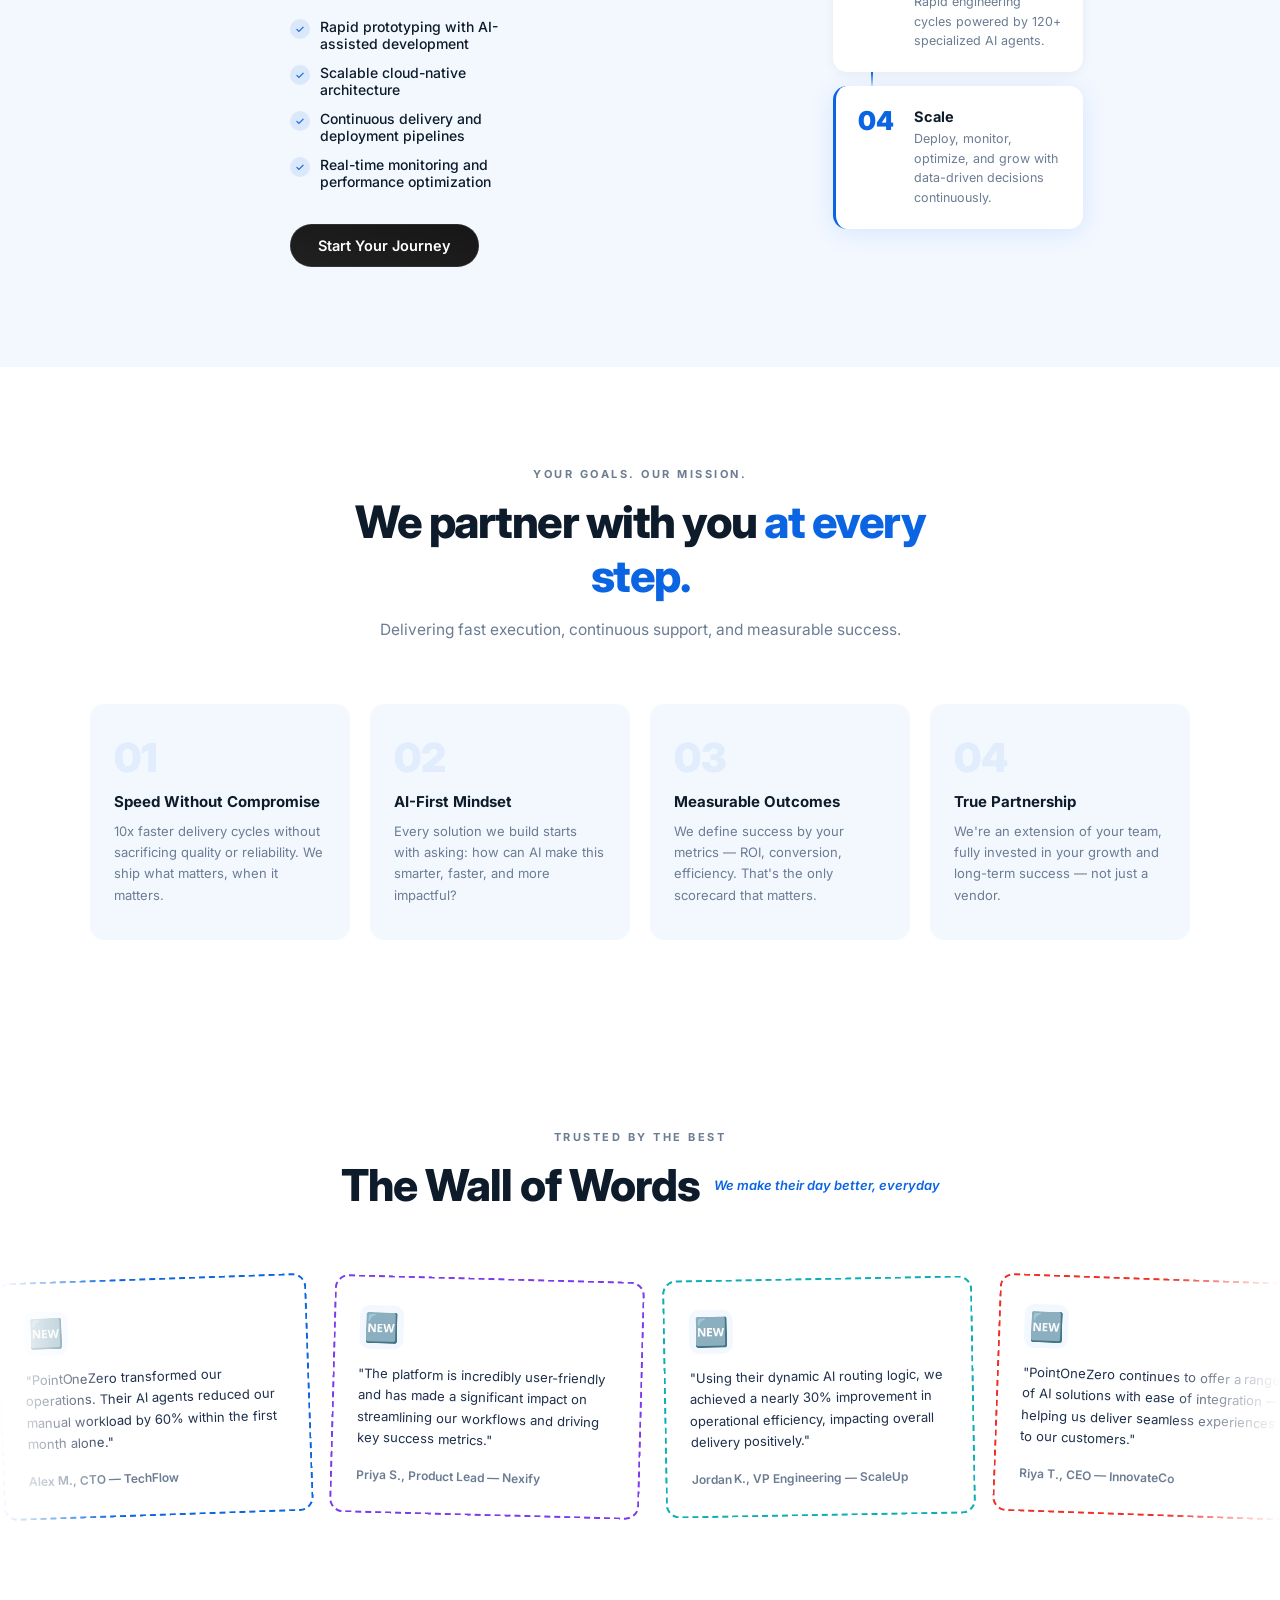
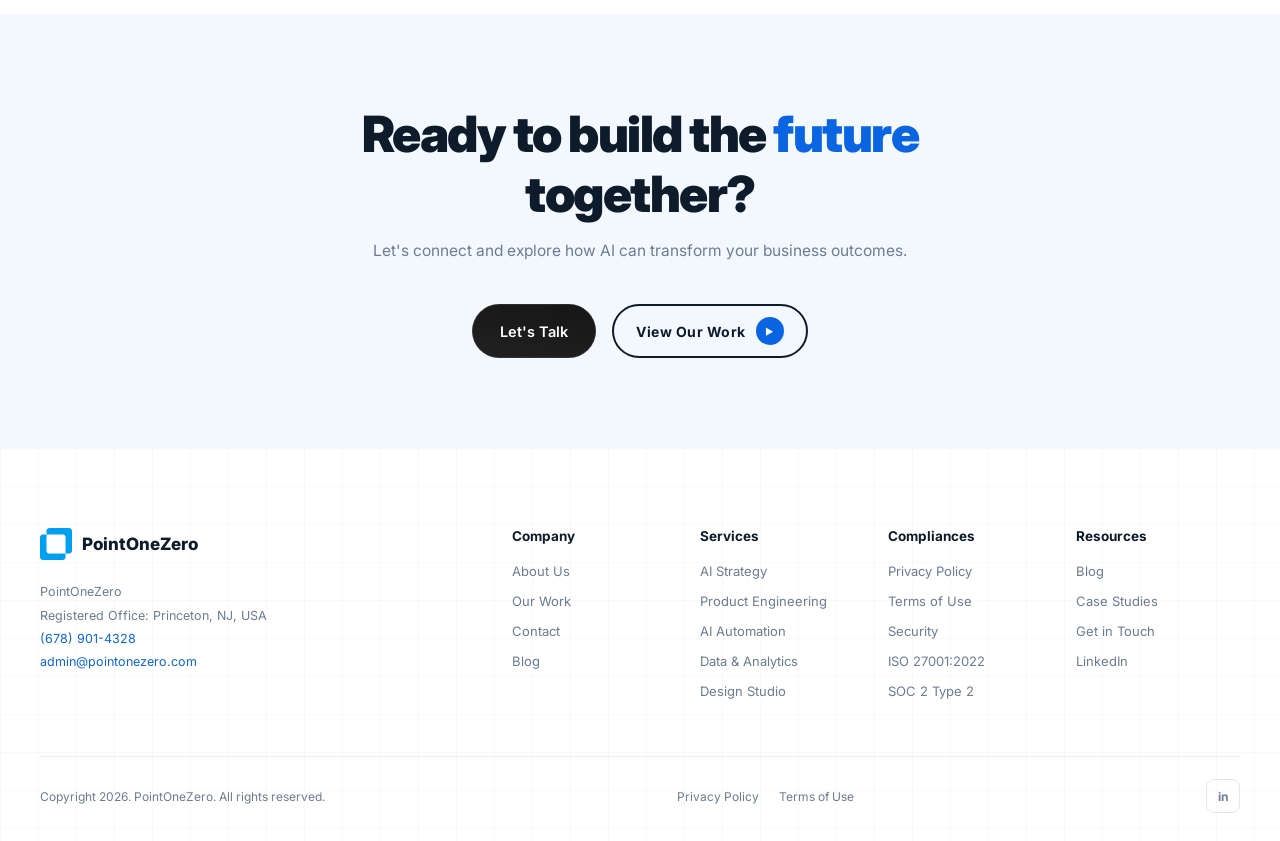
==== commit a21f56eb: "Update index.html and style.css" ====
--- a/index.html
+++ b/index.html
@@ -76,14 +76,7 @@
 
     <!-- Hero image -->
     <div class="hero-img-wrap">
-      <div class="hero-glow"></div>
       <img src="ai-workflow.png" alt="AI-Powered Workflow Platform" class="hero-img" id="heroImg" />
-
-      <!-- Animated floating chips -->
-      <div class="chip chip-1"><span class="chip-dot green"></span> Strategy</div>
-      <div class="chip chip-2"><span class="chip-dot blue"></span> AI Design</div>
-      <div class="chip chip-3"><span class="chip-dot orange"></span> Automation</div>
-      <div class="chip chip-4"><span class="chip-dot purple"></span> 120+ Agents</div>
     </div>
 
   </section>
--- a/style.css
+++ b/style.css
@@ -367,12 +367,11 @@
   50%     { transform: scale(1.12); opacity: 1;  }
 }
 .hero-img {
-  width    : 100%;
-  max-width: 700px;
-  position : relative;
-  z-index  : 1;
-  animation: floatImg 5s ease-in-out infinite;
-  filter   : drop-shadow(0 24px 48px rgba(11,101,227,.18));
+  width      : 100%;
+  max-width  : 700px;
+  position   : relative;
+  z-index    : 1;
+  mix-blend-mode: multiply;
 }
 @keyframes floatImg {
   0%,100% { transform: translateY(0)   rotate(0deg); }
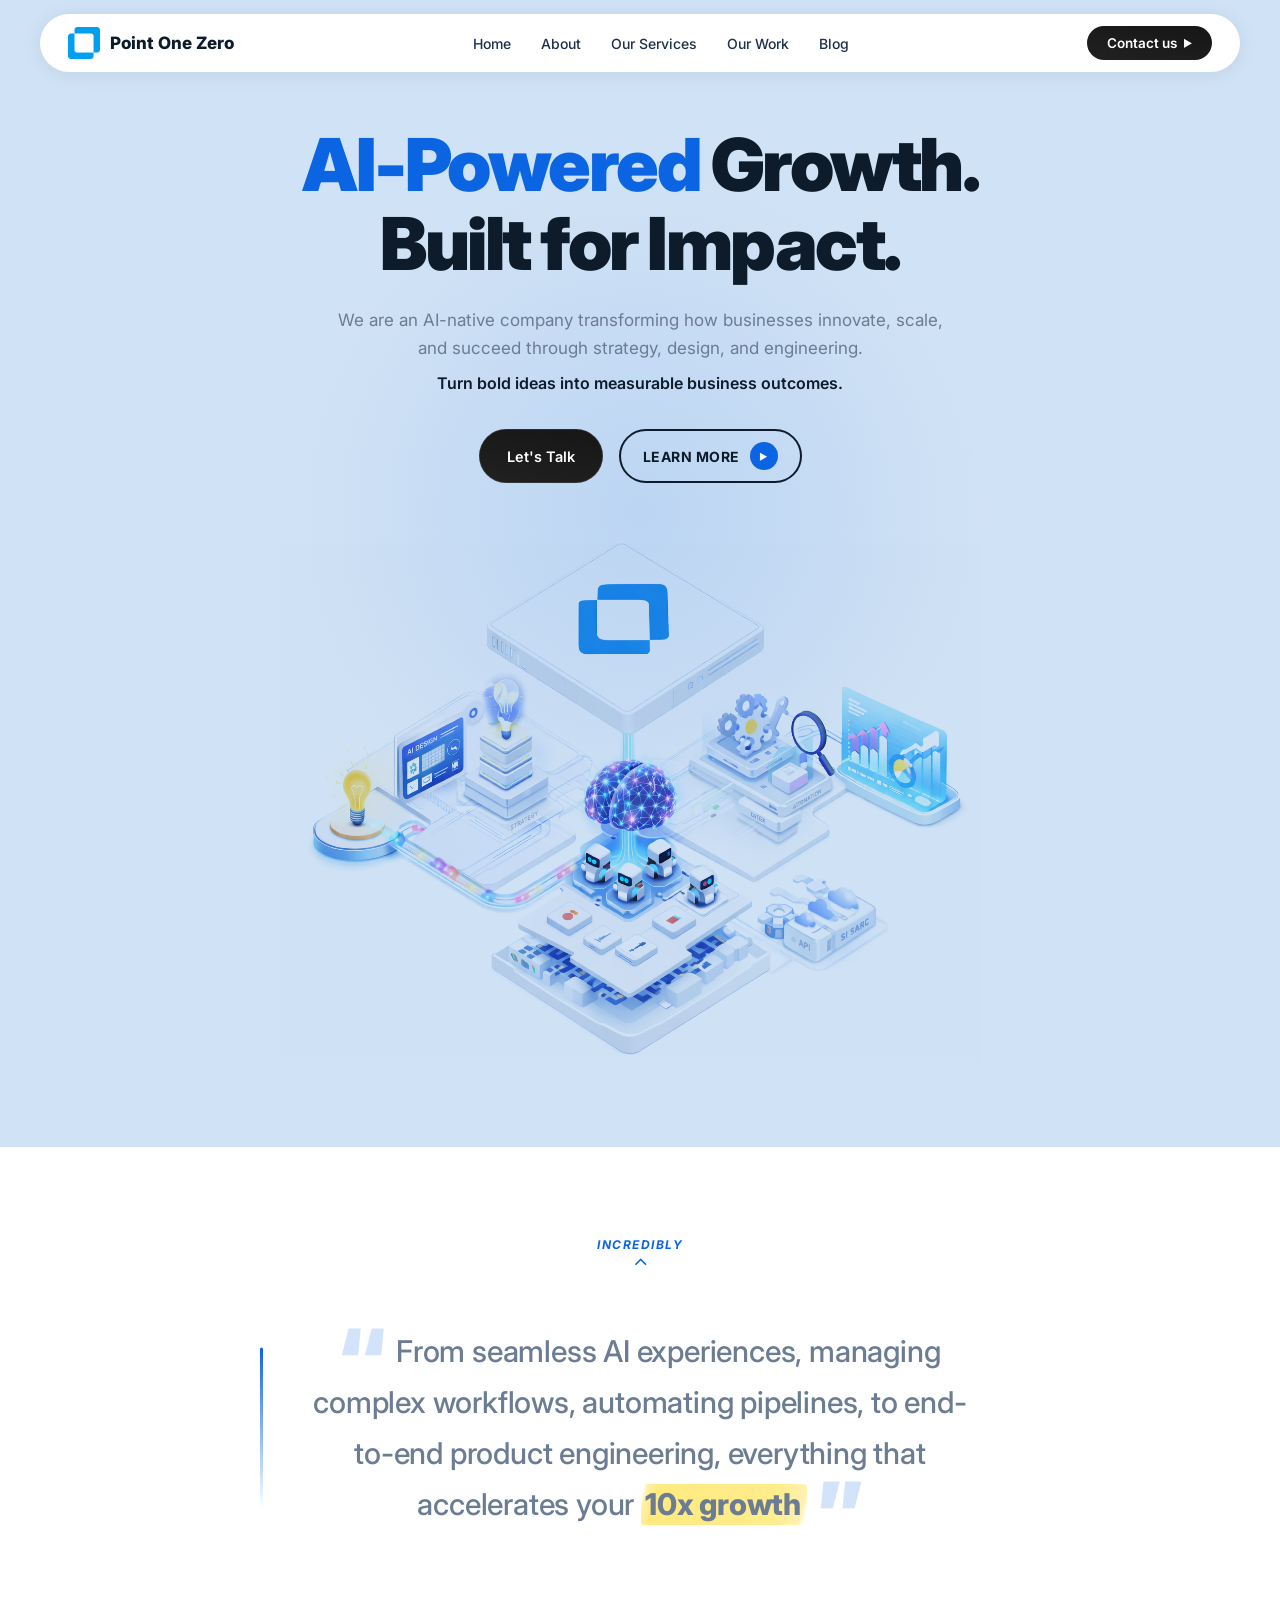
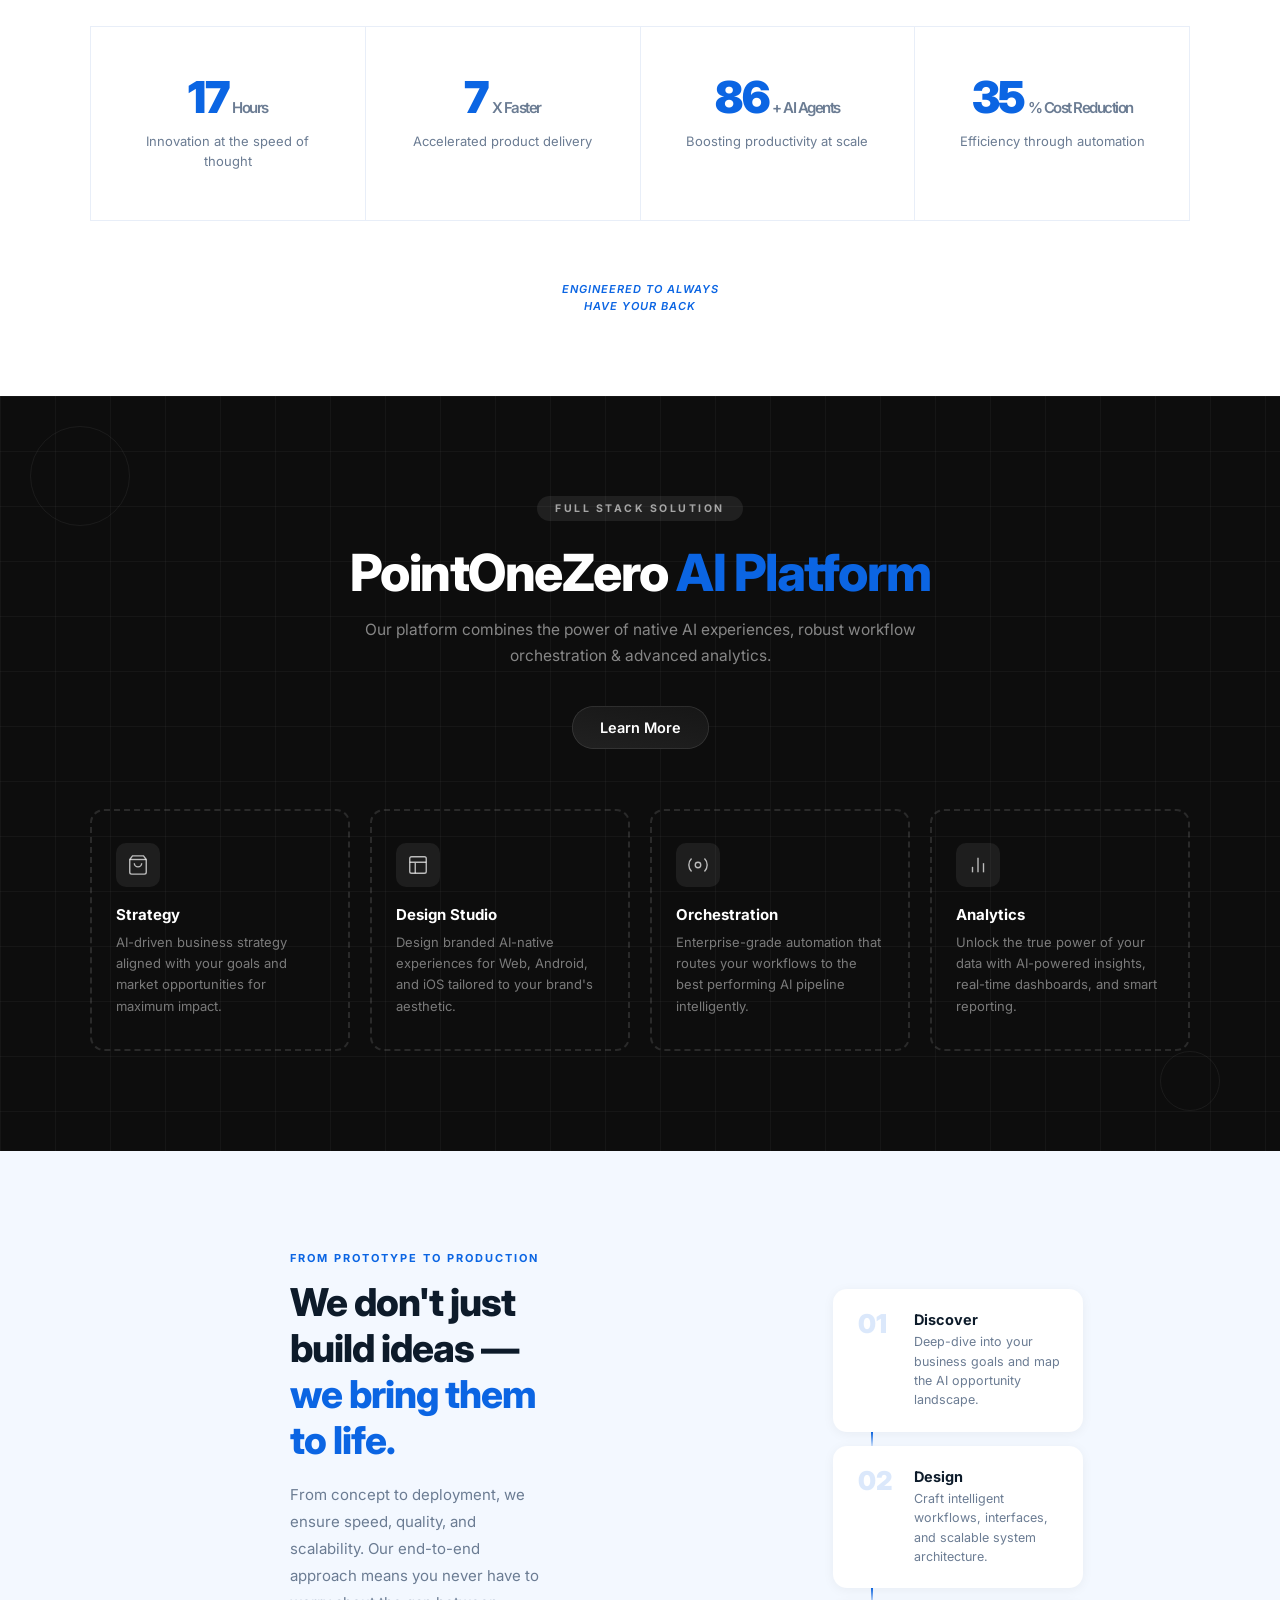
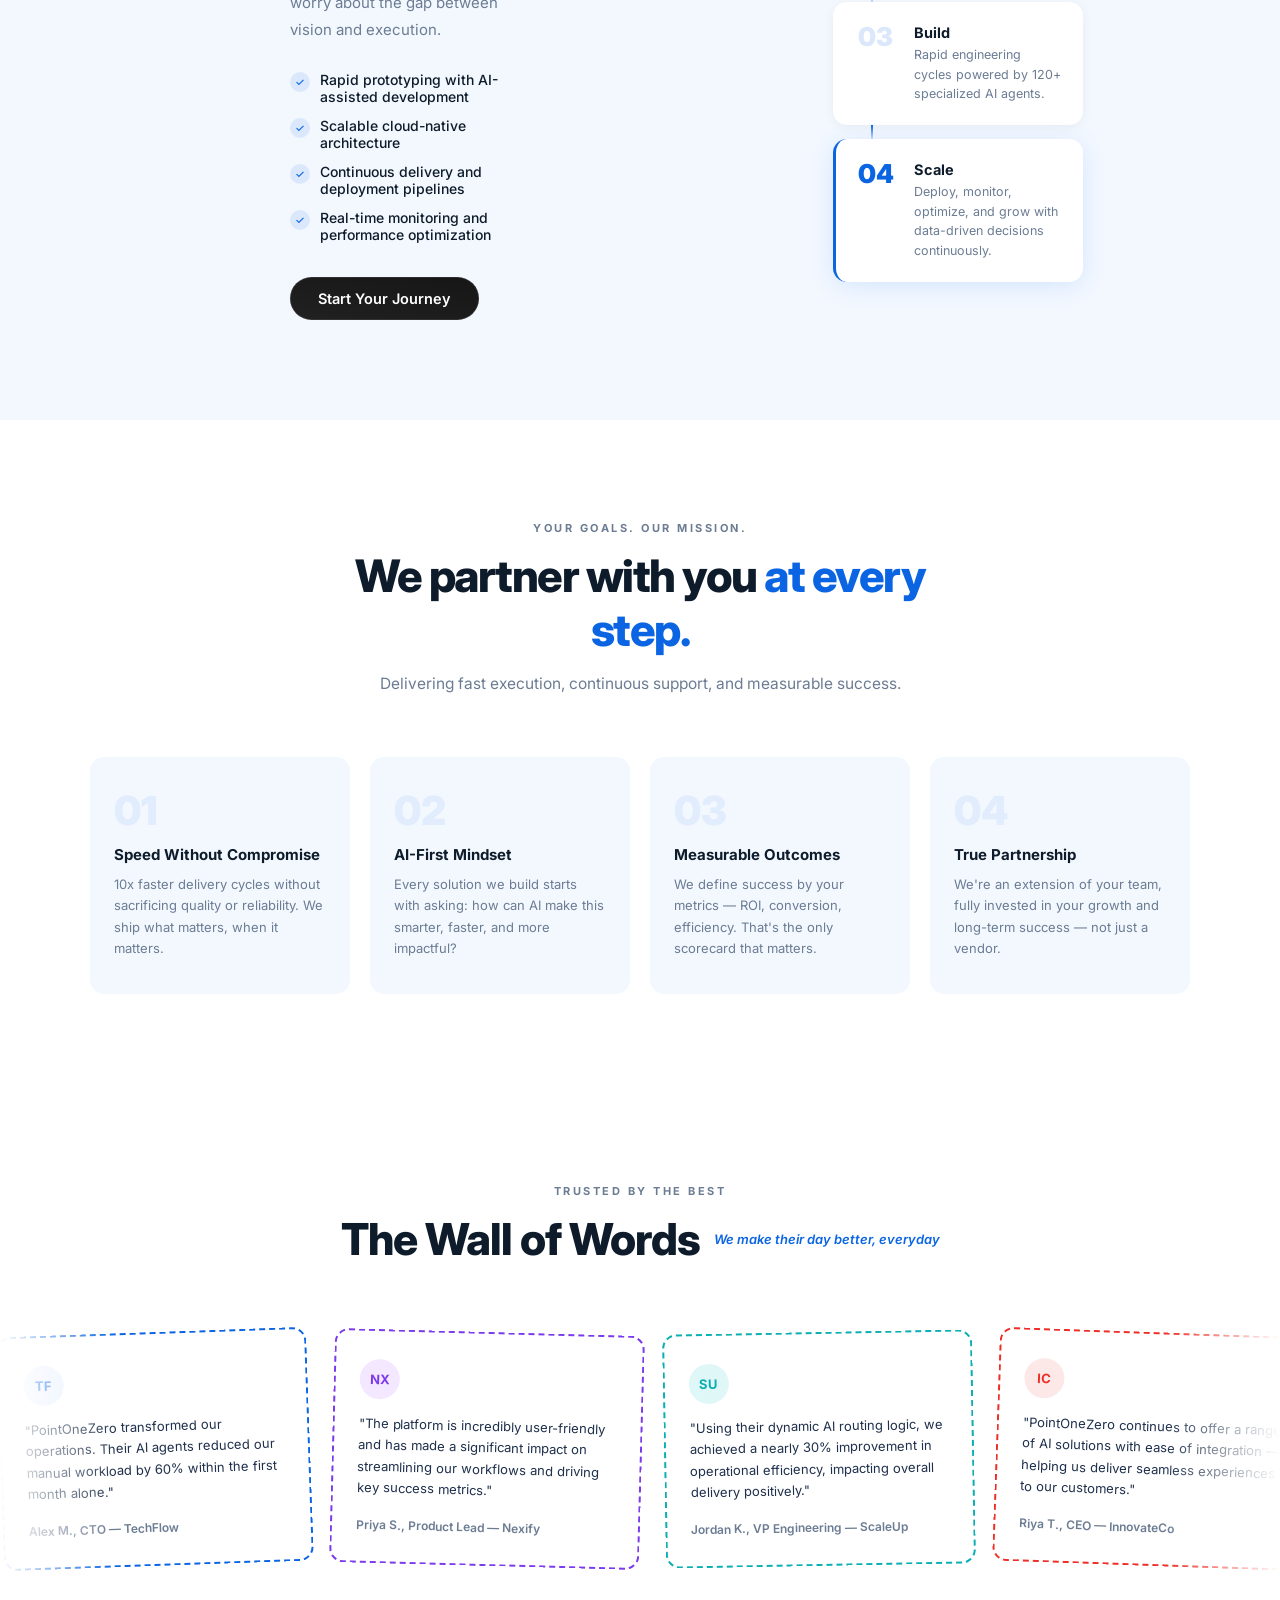
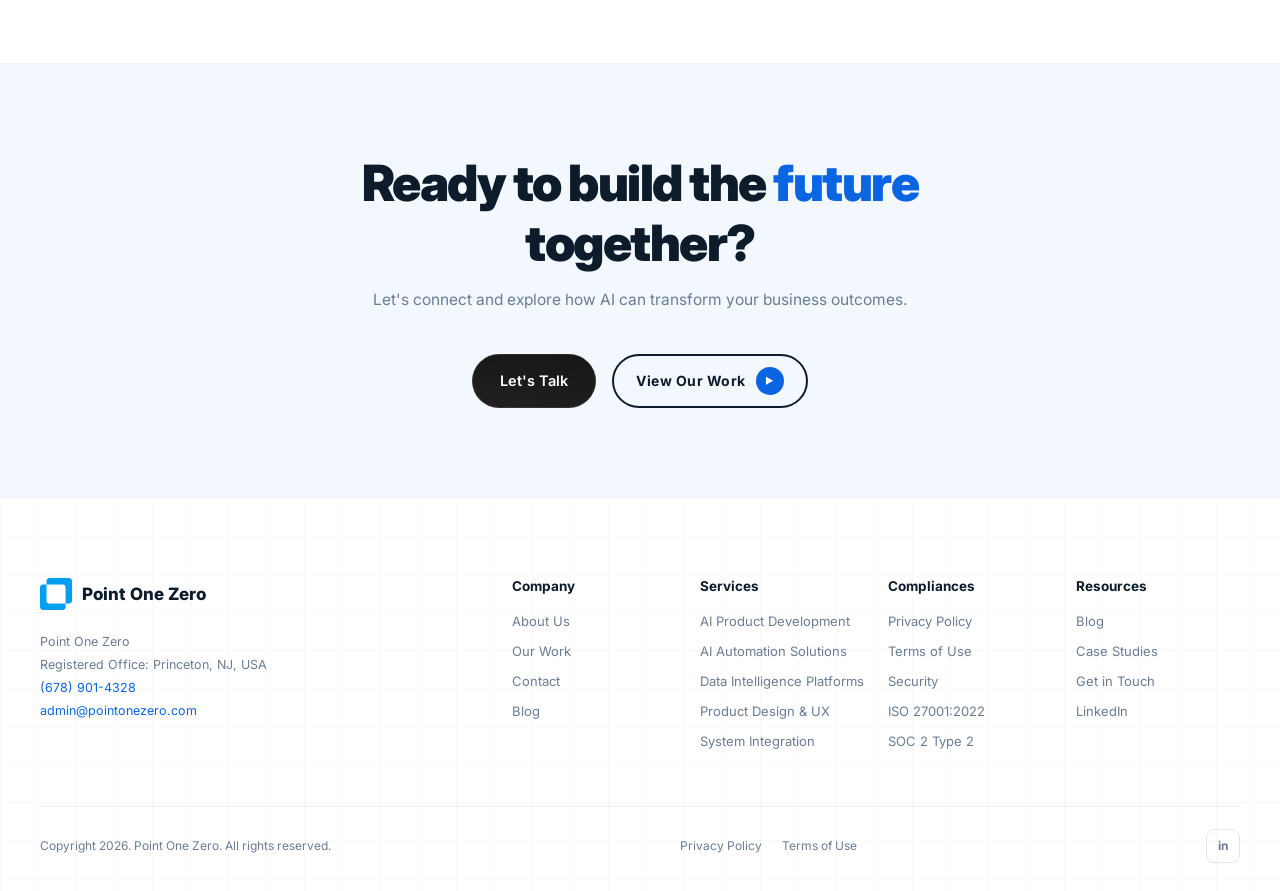
==== commit 49e668cb: "Update all website files and add new resources" ====
--- a/index.html
+++ b/index.html
@@ -3,6 +3,16 @@
 <head>
   <meta charset="UTF-8" />
   <meta name="viewport" content="width=device-width, initial-scale=1.0" />
+  <meta name="description" content="PointOneZero builds AI-powered products — strategy, design and engineering. 10X faster delivery, 50% cost reduction. Princeton, NJ." />
+  <meta name="robots" content="index, follow" />
+  <link rel="canonical" href="https://poz-website.vercel.app/index.html" />
+  <link rel="icon" href="POZ Logo.png" type="image/png" />
+  <meta property="og:title" content="PointOneZero — AI-Powered Growth. Built for Impact." />
+  <meta property="og:description" content="AI-native company transforming how businesses innovate, scale and succeed." />
+  <meta property="og:image" content="https://poz-website.vercel.app/ai-workflow.png" />
+  <meta property="og:url" content="https://poz-website.vercel.app/" />
+  <meta property="og:type" content="website" />
+  <meta name="twitter:card" content="summary_large_image" />
   <title>PointOneZero — AI-Powered Growth. Built for Impact.</title>
   <link rel="preconnect" href="https://fonts.googleapis.com" />
   <link rel="preconnect" href="https://fonts.gstatic.com" crossorigin />
@@ -18,7 +28,7 @@
     <nav class="navbar">
       <a href="index.html" class="logo">
         <img src="POZ Logo.png" alt="PointOneZero Logo" class="logo-img" />
-        <span>PointOneZero</span>
+        <span>Point One Zero</span>
       </a>
 
       <ul class="nav-links">
@@ -76,7 +86,7 @@
 
     <!-- Hero image -->
     <div class="hero-img-wrap">
-      <img src="ai-workflow.png" alt="AI-Powered Workflow Platform" class="hero-img" id="heroImg" />
+      <img src="ai-workflow.png" alt="AI-Powered Workflow Platform by PointOneZero" class="hero-img" id="heroImg" loading="eager" width="800" height="520" />
     </div>
 
   </section>
@@ -276,48 +286,48 @@
     <div class="wow-track-outer">
       <div class="wow-track" id="wowTrack">
         <div class="wow-card" style="--rot: -2deg; --border-col: #0b65e3;">
-          <div class="wow-logo">&#127381;</div>
+          <div class="wow-logo" style="background:#e8f0fe;color:#0b65e3;border-radius:50%;width:40px;height:40px;display:flex;align-items:center;justify-content:center;font-weight:700;font-size:13px;">TF</div>
           <p>"PointOneZero transformed our operations. Their AI agents reduced our manual workload by 60% within the first month alone."</p>
           <span class="wow-author">Alex M., CTO — TechFlow</span>
         </div>
         <div class="wow-card" style="--rot: 1.5deg; --border-col: #7c3aed;">
-          <div class="wow-logo">&#127381;</div>
+          <div class="wow-logo" style="background:#f3e8ff;color:#7c3aed;border-radius:50%;width:40px;height:40px;display:flex;align-items:center;justify-content:center;font-weight:700;font-size:13px;">NX</div>
           <p>"The platform is incredibly user-friendly and has made a significant impact on streamlining our workflows and driving key success metrics."</p>
           <span class="wow-author">Priya S., Product Lead — Nexify</span>
         </div>
         <div class="wow-card" style="--rot: -1deg; --border-col: #0aaeb3;">
-          <div class="wow-logo">&#127381;</div>
+          <div class="wow-logo" style="background:#e0f7f8;color:#0aaeb3;border-radius:50%;width:40px;height:40px;display:flex;align-items:center;justify-content:center;font-weight:700;font-size:13px;">SU</div>
           <p>"Using their dynamic AI routing logic, we achieved a nearly 30% improvement in operational efficiency, impacting overall delivery positively."</p>
           <span class="wow-author">Jordan K., VP Engineering — ScaleUp</span>
         </div>
         <div class="wow-card" style="--rot: 2deg; --border-col: #ef2f27;">
-          <div class="wow-logo">&#127381;</div>
+          <div class="wow-logo" style="background:#fde8e8;color:#ef2f27;border-radius:50%;width:40px;height:40px;display:flex;align-items:center;justify-content:center;font-weight:700;font-size:13px;">IC</div>
           <p>"PointOneZero continues to offer a range of AI solutions with ease of integration — helping us deliver seamless experiences to our customers."</p>
           <span class="wow-author">Riya T., CEO — InnovateCo</span>
         </div>
         <div class="wow-card" style="--rot: -1.5deg; --border-col: #fbb829;">
-          <div class="wow-logo">&#127381;</div>
+          <div class="wow-logo" style="background:#fff8e1;color:#c47f00;border-radius:50%;width:40px;height:40px;display:flex;align-items:center;justify-content:center;font-weight:700;font-size:13px;">OB</div>
           <p>"We admire PointOneZero for their great UI and consistent experience across Web, Android, and iOS platforms. Truly best in class."</p>
           <span class="wow-author">Marcus L., Design Director — Orbit</span>
         </div>
         <div class="wow-card" style="--rot: 1deg; --border-col: #0b65e3;">
-          <div class="wow-logo">&#127381;</div>
+          <div class="wow-logo" style="background:#e8f0fe;color:#0b65e3;border-radius:50%;width:40px;height:40px;display:flex;align-items:center;justify-content:center;font-weight:700;font-size:13px;">PC</div>
           <p>"Their teams have always worked together to achieve a better product experience for our customers. The conversion rates speak for themselves."</p>
           <span class="wow-author">Sneha R., Head of Growth — PulseCart</span>
         </div>
         <!-- Duplicate for infinite loop -->
         <div class="wow-card" style="--rot: -2deg; --border-col: #0b65e3;">
-          <div class="wow-logo">&#127381;</div>
+          <div class="wow-logo" style="background:#e8f0fe;color:#0b65e3;border-radius:50%;width:40px;height:40px;display:flex;align-items:center;justify-content:center;font-weight:700;font-size:13px;">TF</div>
           <p>"PointOneZero transformed our operations. Their AI agents reduced our manual workload by 60% within the first month alone."</p>
           <span class="wow-author">Alex M., CTO — TechFlow</span>
         </div>
         <div class="wow-card" style="--rot: 1.5deg; --border-col: #7c3aed;">
-          <div class="wow-logo">&#127381;</div>
+          <div class="wow-logo" style="background:#f3e8ff;color:#7c3aed;border-radius:50%;width:40px;height:40px;display:flex;align-items:center;justify-content:center;font-weight:700;font-size:13px;">NX</div>
           <p>"The platform is incredibly user-friendly and has made a significant impact on streamlining our workflows and driving key success metrics."</p>
           <span class="wow-author">Priya S., Product Lead — Nexify</span>
         </div>
         <div class="wow-card" style="--rot: -1deg; --border-col: #0aaeb3;">
-          <div class="wow-logo">&#127381;</div>
+          <div class="wow-logo" style="background:#e0f7f8;color:#0aaeb3;border-radius:50%;width:40px;height:40px;display:flex;align-items:center;justify-content:center;font-weight:700;font-size:13px;">SU</div>
           <p>"Using their dynamic AI routing logic, we achieved a nearly 30% improvement in operational efficiency, impacting overall delivery positively."</p>
           <span class="wow-author">Jordan K., VP Engineering — ScaleUp</span>
         </div>
@@ -347,10 +357,10 @@
       <div class="footer-brand">
         <a href="index.html" class="logo footer-logo">
           <img src="POZ Logo.png" alt="PointOneZero Logo" class="logo-img" />
-          <span>PointOneZero</span>
+          <span>Point One Zero</span>
         </a>
         <address class="footer-addr">
-          PointOneZero<br />
+          Point One Zero<br />
           Registered Office: Princeton, NJ, USA<br />
           <a href="tel:+16789014328">(678) 901-4328</a><br />
           <a href="mailto:admin@pointonezero.com">admin@pointonezero.com</a>
@@ -370,11 +380,11 @@
         <div class="fcol">
           <h4>Services</h4>
           <ul>
-            <li><a href="services.html">AI Strategy</a></li>
-            <li><a href="services.html">Product Engineering</a></li>
-            <li><a href="services.html">AI Automation</a></li>
-            <li><a href="services.html">Data &amp; Analytics</a></li>
-            <li><a href="services.html">Design Studio</a></li>
+            <li><a href="services.html">AI Product Development</a></li>
+            <li><a href="services.html">AI Automation Solutions</a></li>
+            <li><a href="services.html">Data Intelligence Platforms</a></li>
+            <li><a href="services.html">Product Design &amp; UX</a></li>
+            <li><a href="services.html">System Integration</a></li>
           </ul>
         </div>
         <div class="fcol">
@@ -400,7 +410,7 @@
     </div>
 
     <div class="footer-bottom">
-      <p>Copyright 2026. PointOneZero. All rights reserved.</p>
+      <p>Copyright 2026. Point One Zero. All rights reserved.</p>
       <div class="footer-legal">
         <a href="#">Privacy Policy</a>
         <a href="#">Terms of Use</a>
